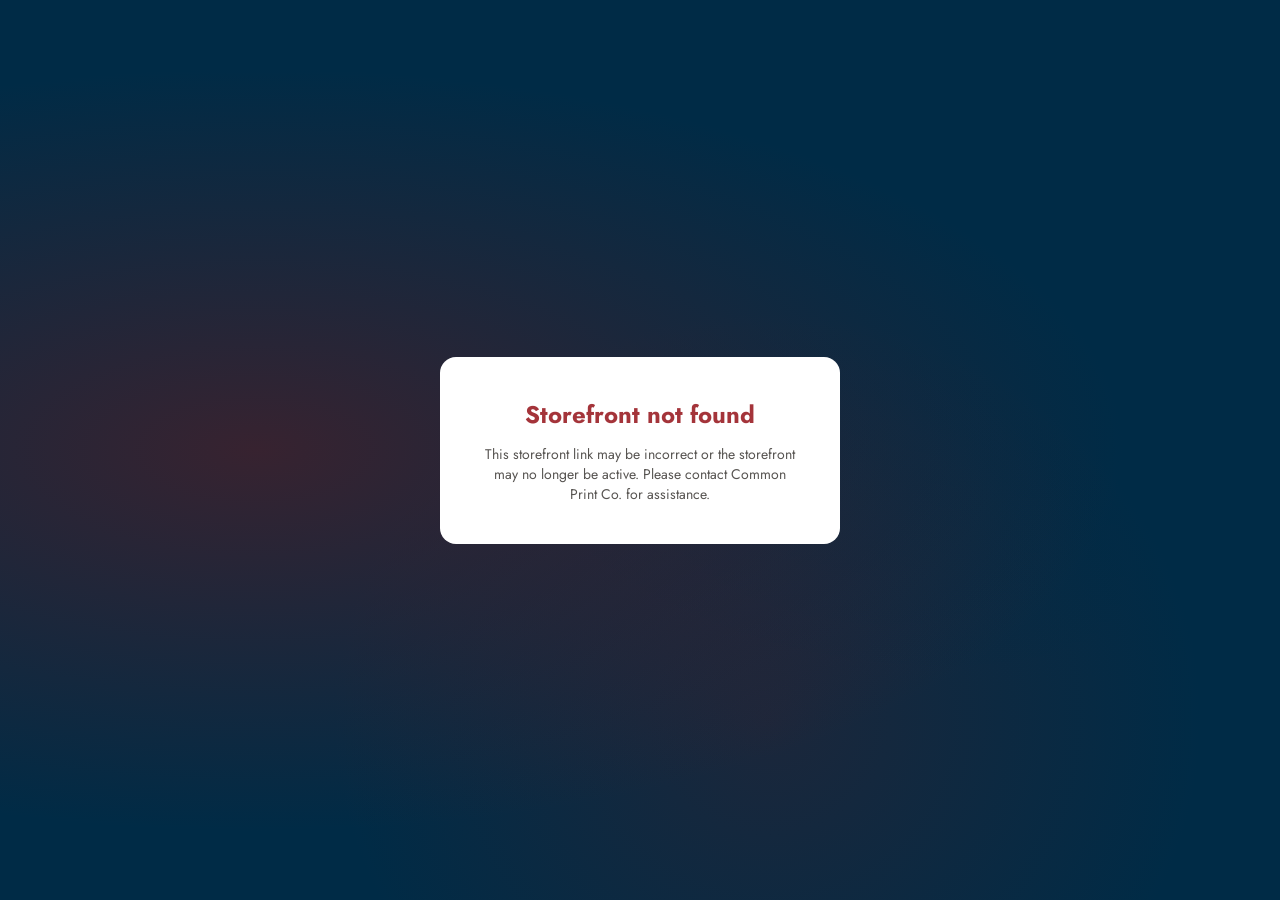
==== store/index.html @ 6ed57145 "Add files via upload" ====
<!DOCTYPE html>
<html lang="en">
<head>
  <meta charset="UTF-8">
  <meta name="viewport" content="width=device-width, initial-scale=1.0">
  <title>Branded Merchandise Store</title>
  <link rel="preconnect" href="https://fonts.googleapis.com">
  <link href="https://fonts.googleapis.com/css2?family=Jost:ital,wght@0,300;0,400;0,500;0,600;0,700;1,300&display=swap" rel="stylesheet">
  <style>
    :root {
      --font: 'Jost', Georgia, serif;
      --radius: 10px;
      --shadow: 0 8px 40px rgba(0,0,0,0.25);

      /* defaults — overridden by storefront branding */
      --primary:      #5C1D21;
      --primary-dark: #3d1216;
      --gold:         #A07400;
      --gold-light:   #F2E2BE;
      --ink:          #2D2926;
      --gray:         #575451;
      --mid-gray:     #888780;
      --border:       #E8DEC8;
      --bg:           #F7EED8;
      --card:         #FFFFFF;
      --pale:         #FBF9ED;
      --navy:         #002B46;
      --red:          #A4343A;
    }

    *, *::before, *::after { box-sizing: border-box; margin: 0; padding: 0; }

    body {
      font-family: var(--font);
      min-height: 100vh;
      display: flex;
      align-items: center;
      justify-content: center;
      padding: 24px 16px;
      background-color: var(--navy);
      background-image:
        radial-gradient(ellipse at 20% 50%, rgba(92,29,33,0.6) 0%, transparent 60%),
        radial-gradient(ellipse at 80% 20%, rgba(0,43,70,0.8) 0%, transparent 50%),
        radial-gradient(ellipse at 60% 80%, rgba(92,29,33,0.3) 0%, transparent 40%);
    }

    /* ── LOADING STATE ── */
    #loading-screen {
      display: flex;
      flex-direction: column;
      align-items: center;
      gap: 16px;
      color: rgba(255,255,255,0.7);
      font-size: 14px;
    }
    .spinner {
      width: 36px; height: 36px;
      border: 3px solid rgba(255,255,255,0.2);
      border-top-color: rgba(255,255,255,0.8);
      border-radius: 50%;
      animation: spin .7s linear infinite;
    }
    @keyframes spin { to { transform: rotate(360deg); } }

    /* ── ERROR STATE ── */
    #error-screen {
      display: none;
      background: var(--card);
      border-radius: 16px;
      padding: 40px;
      max-width: 400px;
      text-align: center;
    }
    #error-screen h2 { color: var(--red); margin-bottom: 12px; }
    #error-screen p  { color: var(--gray); font-size: 14px; }

    /* ── MAIN CARD ── */
    #main-card {
      display: none;
      width: 100%;
      max-width: 420px;
    }
    .card {
      background: var(--card);
      border-radius: 16px;
      box-shadow: var(--shadow);
      overflow: hidden;
    }

    /* ── HEADER ── */
    .card-header {
      background: var(--primary);
      padding: 28px 32px 24px;
      text-align: center;
      position: relative;
    }
    .card-header::after {
      content: '';
      position: absolute;
      bottom: -1px; left: 0; right: 0;
      height: 2px;
      background: linear-gradient(90deg, transparent, var(--gold), transparent);
    }
    .logo-wrap {
      width: 90px; height: 90px;
      margin: 0 auto 14px;
      background: #fff;
      border-radius: 50%;
      display: flex;
      align-items: center;
      justify-content: center;
      border: 3px solid rgba(255,255,255,0.3);
      box-shadow: 0 2px 16px rgba(0,0,0,0.3);
      overflow: hidden;
      padding: 6px;
    }
    .logo-wrap img { width: 100%; height: 100%; object-fit: contain; }
    .logo-placeholder { font-size: 40px; }
    .header-label {
      font-size: 10px; font-weight: 600;
      letter-spacing: .12em; text-transform: uppercase;
      color: rgba(255,255,255,0.55); margin-bottom: 4px;
    }
    .header-title {
      font-size: 17px; font-weight: 600;
      color: #fff; line-height: 1.3;
    }
    .header-sub {
      font-size: 12px; color: rgba(255,255,255,0.5);
      margin-top: 4px; font-style: italic;
    }

    /* ── BODY ── */
    .card-body { padding: 28px 32px 32px; }

    /* ── TABS ── */
    .tabs {
      display: flex;
      border: 1px solid var(--border);
      border-radius: var(--radius);
      padding: 3px; gap: 3px;
      margin-bottom: 24px;
      background: var(--pale);
    }
    .tab-btn {
      flex: 1; padding: 8px; border: none;
      background: transparent; border-radius: 7px;
      font-family: var(--font); font-size: 13px; font-weight: 500;
      color: var(--mid-gray); cursor: pointer; transition: all .18s;
    }
    .tab-btn.active {
      background: var(--primary); color: #fff;
      box-shadow: 0 1px 4px rgba(92,29,33,0.3);
    }

    /* ── FIELDS ── */
    .field { margin-bottom: 14px; }
    .field label {
      display: block; font-size: 12px; font-weight: 600;
      color: var(--gray); margin-bottom: 5px; letter-spacing: .02em;
    }
    .field input, .field select {
      width: 100%; padding: 11px 14px;
      border: 1.5px solid var(--border); border-radius: var(--radius);
      font-family: var(--font); font-size: 14px; color: var(--ink);
      background: var(--pale); outline: none; transition: border-color .15s;
    }
    .field input:focus, .field select:focus {
      border-color: var(--primary); background: #fff;
    }

    /* ── BUTTONS ── */
    .btn {
      width: 100%; padding: 13px; border: none; border-radius: var(--radius);
      font-family: var(--font); font-size: 15px; font-weight: 600;
      cursor: pointer; transition: all .18s;
    }
    .btn-primary { background: var(--primary); color: #fff; }
    .btn-primary:hover { background: var(--primary-dark); }
    .btn-primary:disabled { opacity: .6; cursor: not-allowed; }
    .btn-ghost {
      background: var(--pale); color: var(--gray);
      border: 1.5px solid var(--border); padding: 11px; font-size: 14px;
    }
    .btn-ghost:hover { background: var(--gold-light); color: var(--ink); }

    /* ── ERRORS ── */
    .err {
      font-size: 13px; color: var(--red);
      background: #FDF0F0; border: 1px solid #F5C6C6;
      border-radius: var(--radius); padding: 10px 13px;
      margin-bottom: 12px; display: none; line-height: 1.5;
    }
    .err.show { display: block; }

    /* ── STEP DOTS ── */
    .step-dots {
      display: flex; justify-content: center;
      gap: 7px; margin-bottom: 20px;
    }
    .dot {
      width: 7px; height: 7px; border-radius: 50%;
      background: var(--border); transition: all .2s;
    }
    .dot.active { background: var(--primary); transform: scale(1.2); }
    .dot.done   { background: var(--gold); }

    /* ── STEPS ── */
    .step { display: none; }
    .step.active { display: block; }
    .step-hint {
      font-size: 13px; color: var(--mid-gray);
      text-align: center; margin-bottom: 18px; line-height: 1.6;
    }

    /* ── LOCATION DROPDOWN ── */
    .loc-wrap { position: relative; }
    .loc-dropdown {
      position: absolute; top: calc(100% + 4px); left: 0; right: 0;
      background: #fff; border: 1.5px solid var(--primary);
      border-radius: var(--radius);
      box-shadow: 0 8px 24px rgba(0,0,0,0.12);
      max-height: 210px; overflow-y: auto; z-index: 50; display: none;
    }
    .loc-dropdown.open { display: block; }
    .loc-opt {
      padding: 11px 14px; font-size: 13px; color: var(--ink);
      cursor: pointer; border-bottom: 1px solid var(--border);
      transition: background .1s; line-height: 1.4;
    }
    .loc-opt:last-child { border-bottom: none; }
    .loc-opt:hover, .loc-opt.selected {
      background: #FDF5F5; color: var(--primary); font-weight: 500;
    }

    /* ── STEP NAV ── */
    .step-nav { display: flex; gap: 10px; margin-top: 6px; }
    .step-nav .btn { flex: 1; }
    .step-nav .btn-ghost { flex: 0 0 90px; }

    /* ── POWERED BY ── */
    .powered {
      text-align: center; margin-top: 18px;
      font-size: 11px; color: rgba(255,255,255,0.3);
    }
    .powered a { color: rgba(255,255,255,0.45); text-decoration: none; }
    .powered a:hover { color: rgba(255,255,255,0.7); }

    @media (max-width: 480px) {
      .card-body  { padding: 22px 20px 28px; }
      .card-header{ padding: 24px 20px 20px; }
    }
  </style>
</head>
<body>

  <!-- Loading -->
  <div id="loading-screen">
    <div class="spinner"></div>
    <div>Loading storefront…</div>
  </div>

  <!-- Error -->
  <div id="error-screen">
    <h2>Storefront not found</h2>
    <p>This storefront link may be incorrect or the storefront may no longer be active. Please contact Common Print Co. for assistance.</p>
  </div>

  <!-- Main card — populated dynamically -->
  <div id="main-card">
    <div class="card">
      <div class="card-header">
        <div class="logo-wrap" id="logo-wrap">
          <span class="logo-placeholder">🏪</span>
        </div>
        <div class="header-label">Branded Merchandise</div>
        <div class="header-title" id="header-title">Store</div>
        <div class="header-sub">Location Ordering Portal</div>
      </div>

      <div class="card-body">
        <div class="tabs">
          <button class="tab-btn active" id="tab-signin"   onclick="switchTab('signin')">Sign in</button>
          <button class="tab-btn"        id="tab-register" onclick="switchTab('register')">Register</button>
        </div>

        <!-- ── SIGN IN ── -->
        <div id="panel-signin">
          <div class="field">
            <label>Email address</label>
            <input type="email" id="si-email" placeholder="you@example.com" autocomplete="email">
          </div>
          <div class="field">
            <label>Password</label>
            <input type="password" id="si-password" placeholder="••••••••" autocomplete="current-password">
          </div>
          <div class="err" id="si-error"></div>
          <button class="btn btn-primary" id="si-btn" onclick="doSignIn()">Sign in</button>
        </div>

        <!-- ── REGISTER ── -->
        <div id="panel-register" style="display:none">
          <div class="step-dots">
            <div class="dot active" id="dot-1"></div>
            <div class="dot"        id="dot-2"></div>
            <div class="dot"        id="dot-3"></div>
          </div>

          <!-- Step 1: Access code -->
          <div class="step active" id="step-1">
            <p class="step-hint">Enter the access code provided by your organization.</p>
            <div class="field">
              <label>Access code</label>
              <input type="text" id="reg-code" placeholder="Enter access code"
                style="text-transform:uppercase;letter-spacing:.12em;font-weight:600;font-size:15px;text-align:center"
                oninput="this.value=this.value.toUpperCase().replace(/\s/g,'')">
            </div>
            <div class="err" id="code-error"></div>
            <button class="btn btn-primary" id="code-btn" onclick="validateCode()">Continue →</button>
          </div>

          <!-- Step 2: Name + Location -->
          <div class="step" id="step-2">
            <p class="step-hint">Who are you and which location are you ordering for?</p>
            <div class="field">
              <label>Your name</label>
              <input type="text" id="reg-name" placeholder="First and last name" autocomplete="name">
            </div>
            <div class="field">
              <label>Your location</label>
              <div class="loc-wrap">
                <input type="text" id="reg-loc-input" placeholder="Type to search…"
                  oninput="filterLocs(this.value)"
                  onfocus="openLocs()"
                  autocomplete="off">
                <div class="loc-dropdown" id="loc-dropdown"></div>
              </div>
            </div>
            <div class="err" id="step2-error"></div>
            <div class="step-nav">
              <button class="btn btn-ghost" onclick="goStep(1)">← Back</button>
              <button class="btn btn-primary" onclick="validateStep2()">Continue →</button>
            </div>
          </div>

          <!-- Step 3: Credentials -->
          <div class="step" id="step-3">
            <p class="step-hint">Create your login credentials.</p>
            <div class="field">
              <label>Email address</label>
              <input type="email" id="reg-email" placeholder="you@example.com" autocomplete="email">
            </div>
            <div class="field">
              <label>Password</label>
              <input type="password" id="reg-pw" placeholder="At least 8 characters" autocomplete="new-password">
            </div>
            <div class="field">
              <label>Confirm password</label>
              <input type="password" id="reg-confirm" placeholder="Re-enter password" autocomplete="new-password">
            </div>
            <div class="err" id="step3-error"></div>
            <div class="step-nav">
              <button class="btn btn-ghost" onclick="goStep(2)">← Back</button>
              <button class="btn btn-primary" id="reg-btn" onclick="doRegister()">Create account</button>
            </div>
          </div>
        </div>
      </div>
    </div>
    <div class="powered">Powered by <a href="https://commonprintco.com" target="_blank">Common Print Co.</a></div>
  </div>

<script type="module">
  import { VERSION } from '../shared/version.js';

  // ── STATE ────────────────────────────────────────────────────────────────
  const WORKER_URL   = 'https://storefront-api.matt-zmud.workers.dev';
  const FS_BASE      = 'https://firestore.googleapis.com/v1/projects/common-print-portal/databases/(default)/documents';

  let storefrontId   = null;
  let storefront     = null;
  let locations      = [];
  let currentStep    = 1;
  let validatedCode  = null;
  let selectedLoc    = null;
  let auth           = null;

  // ── FIRESTORE HELPERS (no-auth reads) ────────────────────────────────────
  function ff(fields = {}) {
    return Object.fromEntries(Object.entries(fields).map(([k, v]) => {
      if (v.stringValue  !== undefined) return [k, v.stringValue];
      if (v.integerValue !== undefined) return [k, parseInt(v.integerValue)];
      if (v.doubleValue  !== undefined) return [k, v.doubleValue];
      if (v.booleanValue !== undefined) return [k, v.booleanValue];
      if (v.nullValue    !== undefined) return [k, null];
      if (v.arrayValue)  return [k, (v.arrayValue.values||[]).map(i => ff({_:i})._)];
      if (v.mapValue)    return [k, ff(v.mapValue.fields||{})];
      return [k, null];
    }));
  }

  async function fsGetPublic(path) {
    const res = await fetch(`${FS_BASE}/${path}`);
    if (!res.ok) return null;
    const doc = await res.json();
    return doc.fields ? { id: doc.name.split('/').pop(), ...ff(doc.fields) } : null;
  }

  async function fsListPublic(path) {
    const res = await fetch(`${FS_BASE}/${path}`);
    if (!res.ok) return [];
    const data = await res.json();
    return (data.documents || []).map(d => ({
      id: d.name.split('/').pop(),
      ...ff(d.fields)
    }));
  }

  async function callWorker(action, data = {}) {
    const res = await fetch(WORKER_URL, {
      method: 'POST',
      headers: { 'Content-Type': 'application/json' },
      body: JSON.stringify({ action, ...data })
    });
    return res.json();
  }

  // ── AUTH HELPERS ──────────────────────────────────────────────────────────
  function authError(code) {
    const map = {
      'auth/invalid-credential':   'Incorrect email or password.',
      'auth/user-not-found':       'No account found with that email.',
      'auth/wrong-password':       'Incorrect password.',
      'auth/email-already-in-use': 'An account with this email already exists.',
      'auth/weak-password':        'Password must be at least 8 characters.',
      'auth/too-many-requests':    'Too many attempts. Please try again later.',
      'auth/invalid-email':        'Please enter a valid email address.',
    };
    return map[code] || 'Something went wrong. Please try again.';
  }

  // ── TAB / STEP HANDLERS — defined before any awaits ──────────────────────
  window.switchTab = (tab) => {
    document.getElementById('panel-signin').style.display   = tab === 'signin'   ? 'block' : 'none';
    document.getElementById('panel-register').style.display = tab === 'register' ? 'block' : 'none';
    document.getElementById('tab-signin').classList.toggle('active',   tab === 'signin');
    document.getElementById('tab-register').classList.toggle('active', tab === 'register');
    document.querySelectorAll('.err').forEach(e => e.classList.remove('show'));
  };

  window.goStep = (n) => {
    document.querySelectorAll('.step').forEach((el, i) => el.classList.toggle('active', i + 1 === n));
    document.querySelectorAll('.dot').forEach((d, i) => {
      d.classList.toggle('active', i + 1 === n);
      d.classList.toggle('done',   i + 1 < n);
    });
    document.querySelectorAll('.err').forEach(e => e.classList.remove('show'));
    currentStep = n;
  };

  window.filterLocs = (q) => {
    const filtered = q.trim()
      ? locations.filter(l => l.name.toLowerCase().includes(q.toLowerCase()))
      : locations;
    renderLocs(filtered);
    document.getElementById('loc-dropdown').classList.add('open');
  };

  window.openLocs = () => {
    window.filterLocs(document.getElementById('reg-loc-input').value);
  };

  window.pickLoc = (id, name) => {
    selectedLoc = { id, name };
    document.getElementById('reg-loc-input').value = name;
    document.getElementById('loc-dropdown').classList.remove('open');
  };

  function renderLocs(list) {
    document.getElementById('loc-dropdown').innerHTML = list.length === 0
      ? '<div class="loc-opt" style="color:var(--mid-gray)">No locations found</div>'
      : list.map(l => `
          <div class="loc-opt ${selectedLoc?.id === l.id ? 'selected' : ''}"
            onclick="pickLoc('${l.id}', '${l.name.replace(/'/g, "\\'")}')">
            ${l.name}
          </div>`).join('');
  }

  document.addEventListener('click', e => {
    if (!e.target.closest('.loc-wrap'))
      document.getElementById('loc-dropdown').classList.remove('open');
  });

  window.validateCode = async () => {
    const code  = document.getElementById('reg-code').value.trim().toUpperCase();
    const errEl = document.getElementById('code-error');
    const btn   = document.getElementById('code-btn');
    errEl.classList.remove('show');
    if (!code) { errEl.textContent = 'Please enter your access code.'; errEl.classList.add('show'); return; }
    btn.disabled = true; btn.textContent = 'Checking…';
    try {
      const res = await callWorker('validate_code', { code, storefrontId });
      if (!res.valid) {
        errEl.textContent = res.error || 'Invalid access code. Please check with your organization.';
        errEl.classList.add('show');
      } else {
        validatedCode = { codeId: res.codeId, codeLabel: res.codeLabel };
        goStep(2);
      }
    } catch(e) {
      errEl.textContent = 'Unable to verify. Please try again.';
      errEl.classList.add('show');
    }
    btn.disabled = false; btn.textContent = 'Continue →';
  };

  window.validateStep2 = () => {
    const name  = document.getElementById('reg-name').value.trim();
    const errEl = document.getElementById('step2-error');
    errEl.classList.remove('show');
    if (!name)        { errEl.textContent = 'Please enter your name.';     errEl.classList.add('show'); return; }
    if (!selectedLoc) { errEl.textContent = 'Please select your location.'; errEl.classList.add('show'); return; }
    goStep(3);
  };

  window.doSignIn = async () => {
    const email = document.getElementById('si-email').value.trim();
    const pw    = document.getElementById('si-password').value;
    const errEl = document.getElementById('si-error');
    const btn   = document.getElementById('si-btn');
    errEl.classList.remove('show');
    if (!email || !pw) { errEl.textContent = 'Please enter your email and password.'; errEl.classList.add('show'); return; }
    btn.disabled = true; btn.textContent = 'Signing in…';
    try {
      const { signInWithEmailAndPassword } = await import('https://www.gstatic.com/firebasejs/10.12.0/firebase-auth.js');
      const cred = await signInWithEmailAndPassword(auth, email, pw);
      callWorker('update_last_login', { uid: cred.user.uid }).catch(() => {});
      window.location.href = `catalog.html?s=${storefrontId}`;
    } catch(e) {
      errEl.textContent = authError(e.code);
      errEl.classList.add('show');
      btn.disabled = false; btn.textContent = 'Sign in';
    }
  };

  window.doRegister = async () => {
    const name    = document.getElementById('reg-name').value.trim();
    const email   = document.getElementById('reg-email').value.trim();
    const pw      = document.getElementById('reg-pw').value;
    const confirm = document.getElementById('reg-confirm').value;
    const errEl   = document.getElementById('step3-error');
    const btn     = document.getElementById('reg-btn');
    errEl.classList.remove('show');
    if (!email)        { errEl.textContent = 'Please enter your email address.';       errEl.classList.add('show'); return; }
    if (pw.length < 8) { errEl.textContent = 'Password must be at least 8 characters.'; errEl.classList.add('show'); return; }
    if (pw !== confirm) { errEl.textContent = "Passwords don't match.";                errEl.classList.add('show'); return; }
    btn.disabled = true; btn.textContent = 'Creating account…';
    try {
      const { createUserWithEmailAndPassword } = await import('https://www.gstatic.com/firebasejs/10.12.0/firebase-auth.js');
      const cred = await createUserWithEmailAndPassword(auth, email, pw);
      await callWorker('register_storefront_user', {
        uid: cred.user.uid, email, name,
        locationId:      selectedLoc.id,
        locationName:    selectedLoc.name,
        storefrontId,
        accessCodeId:    validatedCode.codeId,
        accessCodeLabel: validatedCode.codeLabel,
      });
      window.location.href = `catalog.html?s=${storefrontId}`;
    } catch(e) {
      errEl.textContent = authError(e.code) || 'Registration failed. Please try again.';
      errEl.classList.add('show');
      btn.disabled = false; btn.textContent = 'Create account';
    }
  };

  window.doKeydown = (e) => {
    if (e.key !== 'Enter') return;
    const signinVisible = document.getElementById('panel-signin').style.display !== 'none';
    if (signinVisible)        doSignIn();
    else if (currentStep === 1) validateCode();
    else if (currentStep === 2) validateStep2();
    else if (currentStep === 3) doRegister();
  };
  document.addEventListener('keydown', window.doKeydown);

  // ── INIT — all handlers defined above, now do async work ─────────────────
  try {
    // 1. Get storefront slug from URL
    const params = new URLSearchParams(window.location.search);
    storefrontId  = params.get('s');

    if (!storefrontId) throw new Error('No storefront specified');

    // 2. Load storefront data from Firestore (public read)
    storefront = await fsGetPublic(`storefronts/${storefrontId}`);
    if (!storefront || storefront.active === false) throw new Error('Storefront not found or inactive');

    // 3. Load locations (public read, sorted alphabetically)
    const locDocs = await fsListPublic(`storefronts/${storefrontId}/locations`);
    locations = locDocs
      .filter(l => l.active !== false)
      .sort((a, b) => (a.name || '').localeCompare(b.name || ''));

    // Add "Other / Not listed" fallback
    locations.push({ id: 'other', name: 'Other / Not listed' });

    // 4. Init Firebase Auth
    const config = await callWorker('get_config');
    const { initializeApp }  = await import(`https://www.gstatic.com/firebasejs/10.12.0/firebase-app.js?v=${VERSION}`);
    const { getAuth, onAuthStateChanged } = await import(`https://www.gstatic.com/firebasejs/10.12.0/firebase-auth.js?v=${VERSION}`);

    const app = initializeApp(config, 'storefront');
    auth = getAuth(app);

    // 5. Redirect if already logged in
    await new Promise((resolve) => {
      const unsub = onAuthStateChanged(auth, (user) => {
        unsub();
        if (user) {
          window.location.href = `catalog.html?s=${storefrontId}`;
        } else {
          resolve();
        }
      });
    });

    // 6. Render storefront branding
    document.title = storefront.name || 'Branded Merchandise';
    document.getElementById('header-title').textContent = storefront.name || 'Branded Store';

    if (storefront.logoUrl) {
      document.getElementById('logo-wrap').innerHTML =
        `<img src="${storefront.logoUrl}" alt="${storefront.name}">`;
    }

    // 7. Show the card
    document.getElementById('loading-screen').style.display = 'none';
    document.getElementById('main-card').style.display      = 'block';

  } catch(e) {
    console.error('Storefront init error:', e);
    document.getElementById('loading-screen').style.display = 'none';
    document.getElementById('error-screen').style.display   = 'block';
  }
</script>

</body>
</html>
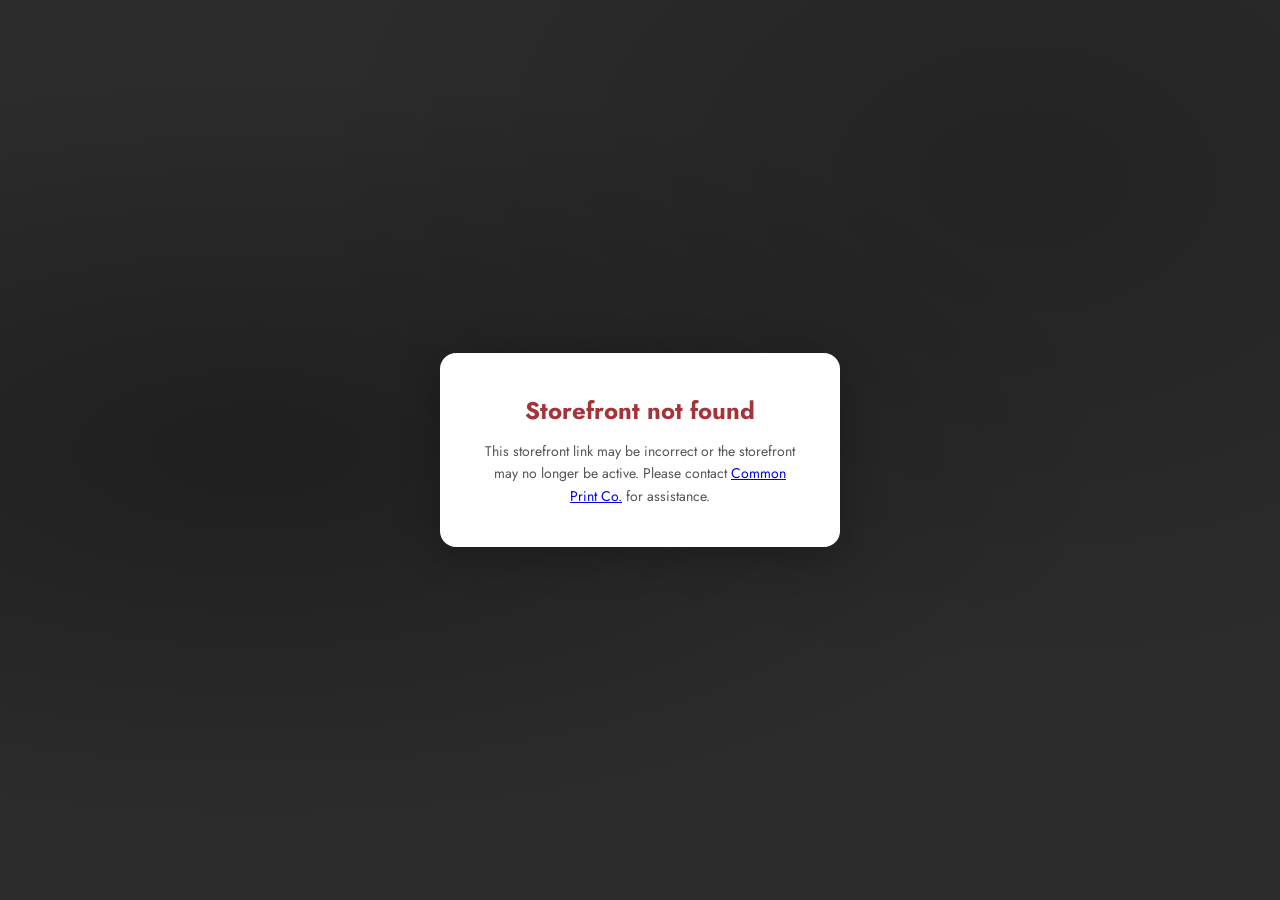
==== commit cff73fa5: "Add files via upload" ====
--- a/store/index.html
+++ b/store/index.html
@@ -7,28 +7,25 @@
   <link rel="preconnect" href="https://fonts.googleapis.com">
   <link href="https://fonts.googleapis.com/css2?family=Jost:ital,wght@0,300;0,400;0,500;0,600;0,700;1,300&display=swap" rel="stylesheet">
   <style>
+    /* ── NEUTRAL DEFAULTS — overridden by storefront brand colors ── */
     :root {
-      --font: 'Jost', Georgia, serif;
-      --radius: 10px;
-      --shadow: 0 8px 40px rgba(0,0,0,0.25);
-
-      /* defaults — overridden by storefront branding */
-      --primary:      #5C1D21;
-      --primary-dark: #3d1216;
-      --gold:         #A07400;
-      --gold-light:   #F2E2BE;
+      --primary:      #3a3a3a;
+      --primary-dark: #1a1a1a;
+      --page-bg:      #2c2c2c;
+      --accent:       #888888;
+      --font:         'Jost', Georgia, serif;
+      --radius:       10px;
+      --shadow:       0 8px 40px rgba(0,0,0,0.25);
       --ink:          #2D2926;
       --gray:         #575451;
       --mid-gray:     #888780;
       --border:       #E8DEC8;
-      --bg:           #F7EED8;
       --card:         #FFFFFF;
-      --pale:         #FBF9ED;
-      --navy:         #002B46;
+      --pale:         #F8F8F8;
       --red:          #A4343A;
     }
 
-    *, *::before, *::after { box-sizing: border-box; margin: 0; padding: 0; }
+    *, *::before, *::after { box-sizing:border-box; margin:0; padding:0; }
 
     body {
       font-family: var(--font);
@@ -37,236 +34,186 @@
       align-items: center;
       justify-content: center;
       padding: 24px 16px;
-      background-color: var(--navy);
+      background-color: var(--page-bg);
       background-image:
-        radial-gradient(ellipse at 20% 50%, rgba(92,29,33,0.6) 0%, transparent 60%),
-        radial-gradient(ellipse at 80% 20%, rgba(0,43,70,0.8) 0%, transparent 50%),
-        radial-gradient(ellipse at 60% 80%, rgba(92,29,33,0.3) 0%, transparent 40%);
-    }
-
-    /* ── LOADING STATE ── */
+        radial-gradient(ellipse at 20% 50%, rgba(0,0,0,0.3) 0%, transparent 60%),
+        radial-gradient(ellipse at 80% 20%, rgba(0,0,0,0.2) 0%, transparent 50%);
+      transition: background-color .3s;
+    }
+
+    /* ── LOADING ── */
     #loading-screen {
-      display: flex;
-      flex-direction: column;
-      align-items: center;
-      gap: 16px;
-      color: rgba(255,255,255,0.7);
-      font-size: 14px;
+      display:flex; flex-direction:column;
+      align-items:center; gap:16px;
+      color:rgba(255,255,255,0.7); font-size:14px;
     }
     .spinner {
-      width: 36px; height: 36px;
-      border: 3px solid rgba(255,255,255,0.2);
-      border-top-color: rgba(255,255,255,0.8);
-      border-radius: 50%;
-      animation: spin .7s linear infinite;
-    }
-    @keyframes spin { to { transform: rotate(360deg); } }
-
-    /* ── ERROR STATE ── */
+      width:36px; height:36px;
+      border:3px solid rgba(255,255,255,0.2);
+      border-top-color:rgba(255,255,255,0.8);
+      border-radius:50%;
+      animation:spin .7s linear infinite;
+    }
+    @keyframes spin { to { transform:rotate(360deg); } }
+
+    /* ── ERROR ── */
     #error-screen {
-      display: none;
-      background: var(--card);
-      border-radius: 16px;
-      padding: 40px;
-      max-width: 400px;
-      text-align: center;
-    }
-    #error-screen h2 { color: var(--red); margin-bottom: 12px; }
-    #error-screen p  { color: var(--gray); font-size: 14px; }
+      display:none; background:var(--card);
+      border-radius:16px; padding:40px;
+      max-width:400px; text-align:center;
+      box-shadow:var(--shadow);
+    }
+    #error-screen h2 { color:var(--red); margin-bottom:12px; font-family:var(--font); }
+    #error-screen p  { color:var(--gray); font-size:14px; line-height:1.6; }
 
     /* ── MAIN CARD ── */
-    #main-card {
-      display: none;
-      width: 100%;
-      max-width: 420px;
-    }
-    .card {
-      background: var(--card);
-      border-radius: 16px;
-      box-shadow: var(--shadow);
-      overflow: hidden;
-    }
+    #main-card { display:none; width:100%; max-width:420px; }
+    .card { background:var(--card); border-radius:16px; box-shadow:var(--shadow); overflow:hidden; }
 
     /* ── HEADER ── */
     .card-header {
-      background: var(--primary);
-      padding: 28px 32px 24px;
-      text-align: center;
-      position: relative;
+      background:var(--primary);
+      padding:28px 32px 24px;
+      text-align:center; position:relative;
     }
     .card-header::after {
-      content: '';
-      position: absolute;
-      bottom: -1px; left: 0; right: 0;
-      height: 2px;
-      background: linear-gradient(90deg, transparent, var(--gold), transparent);
+      content:''; position:absolute;
+      bottom:-1px; left:0; right:0; height:2px;
+      background:linear-gradient(90deg,transparent,var(--accent),transparent);
     }
     .logo-wrap {
-      width: 90px; height: 90px;
-      margin: 0 auto 14px;
-      background: #fff;
-      border-radius: 50%;
-      display: flex;
-      align-items: center;
-      justify-content: center;
-      border: 3px solid rgba(255,255,255,0.3);
-      box-shadow: 0 2px 16px rgba(0,0,0,0.3);
-      overflow: hidden;
-      padding: 6px;
-    }
-    .logo-wrap img { width: 100%; height: 100%; object-fit: contain; }
-    .logo-placeholder { font-size: 40px; }
+      width:90px; height:90px; margin:0 auto 14px;
+      background:#fff; border-radius:50%;
+      display:flex; align-items:center; justify-content:center;
+      border:3px solid rgba(255,255,255,0.3);
+      box-shadow:0 2px 16px rgba(0,0,0,0.3);
+      overflow:hidden; padding:6px;
+    }
+    .logo-wrap img { width:100%; height:100%; object-fit:contain; }
+    .logo-placeholder { font-size:40px; }
     .header-label {
-      font-size: 10px; font-weight: 600;
-      letter-spacing: .12em; text-transform: uppercase;
-      color: rgba(255,255,255,0.55); margin-bottom: 4px;
-    }
-    .header-title {
-      font-size: 17px; font-weight: 600;
-      color: #fff; line-height: 1.3;
-    }
-    .header-sub {
-      font-size: 12px; color: rgba(255,255,255,0.5);
-      margin-top: 4px; font-style: italic;
-    }
+      font-size:10px; font-weight:600;
+      letter-spacing:.12em; text-transform:uppercase;
+      color:rgba(255,255,255,0.55); margin-bottom:4px;
+    }
+    .header-title { font-size:17px; font-weight:600; color:#fff; line-height:1.3; }
+    .header-sub   { font-size:12px; color:rgba(255,255,255,0.5); margin-top:4px; font-style:italic; }
 
     /* ── BODY ── */
-    .card-body { padding: 28px 32px 32px; }
+    .card-body { padding:28px 32px 32px; }
 
     /* ── TABS ── */
     .tabs {
-      display: flex;
-      border: 1px solid var(--border);
-      border-radius: var(--radius);
-      padding: 3px; gap: 3px;
-      margin-bottom: 24px;
-      background: var(--pale);
+      display:flex; border:1px solid var(--border);
+      border-radius:var(--radius); padding:3px; gap:3px;
+      margin-bottom:24px; background:var(--pale);
     }
     .tab-btn {
-      flex: 1; padding: 8px; border: none;
-      background: transparent; border-radius: 7px;
-      font-family: var(--font); font-size: 13px; font-weight: 500;
-      color: var(--mid-gray); cursor: pointer; transition: all .18s;
+      flex:1; padding:8px; border:none;
+      background:transparent; border-radius:7px;
+      font-family:var(--font); font-size:13px; font-weight:500;
+      color:var(--mid-gray); cursor:pointer; transition:all .18s;
     }
     .tab-btn.active {
-      background: var(--primary); color: #fff;
-      box-shadow: 0 1px 4px rgba(92,29,33,0.3);
+      background:var(--primary); color:#fff;
+      box-shadow:0 1px 4px rgba(0,0,0,0.2);
     }
 
     /* ── FIELDS ── */
-    .field { margin-bottom: 14px; }
+    .field { margin-bottom:14px; }
     .field label {
-      display: block; font-size: 12px; font-weight: 600;
-      color: var(--gray); margin-bottom: 5px; letter-spacing: .02em;
-    }
-    .field input, .field select {
-      width: 100%; padding: 11px 14px;
-      border: 1.5px solid var(--border); border-radius: var(--radius);
-      font-family: var(--font); font-size: 14px; color: var(--ink);
-      background: var(--pale); outline: none; transition: border-color .15s;
-    }
-    .field input:focus, .field select:focus {
-      border-color: var(--primary); background: #fff;
-    }
+      display:block; font-size:12px; font-weight:600;
+      color:var(--gray); margin-bottom:5px; letter-spacing:.02em;
+    }
+    .field input {
+      width:100%; padding:11px 14px;
+      border:1.5px solid var(--border); border-radius:var(--radius);
+      font-family:var(--font); font-size:14px; color:var(--ink);
+      background:var(--pale); outline:none; transition:border-color .15s;
+    }
+    .field input:focus { border-color:var(--primary); background:#fff; }
 
     /* ── BUTTONS ── */
     .btn {
-      width: 100%; padding: 13px; border: none; border-radius: var(--radius);
-      font-family: var(--font); font-size: 15px; font-weight: 600;
-      cursor: pointer; transition: all .18s;
-    }
-    .btn-primary { background: var(--primary); color: #fff; }
-    .btn-primary:hover { background: var(--primary-dark); }
-    .btn-primary:disabled { opacity: .6; cursor: not-allowed; }
+      width:100%; padding:13px; border:none; border-radius:var(--radius);
+      font-family:var(--font); font-size:15px; font-weight:600;
+      cursor:pointer; transition:all .18s;
+    }
+    .btn-primary { background:var(--primary); color:#fff; }
+    .btn-primary:hover { background:var(--primary-dark); }
+    .btn-primary:disabled { opacity:.6; cursor:not-allowed; }
     .btn-ghost {
-      background: var(--pale); color: var(--gray);
-      border: 1.5px solid var(--border); padding: 11px; font-size: 14px;
-    }
-    .btn-ghost:hover { background: var(--gold-light); color: var(--ink); }
+      background:var(--pale); color:var(--gray);
+      border:1.5px solid var(--border); padding:11px; font-size:14px;
+    }
+    .btn-ghost:hover { background:#eee; color:var(--ink); }
 
     /* ── ERRORS ── */
     .err {
-      font-size: 13px; color: var(--red);
-      background: #FDF0F0; border: 1px solid #F5C6C6;
-      border-radius: var(--radius); padding: 10px 13px;
-      margin-bottom: 12px; display: none; line-height: 1.5;
-    }
-    .err.show { display: block; }
+      font-size:13px; color:var(--red);
+      background:#FDF0F0; border:1px solid #F5C6C6;
+      border-radius:var(--radius); padding:10px 13px;
+      margin-bottom:12px; display:none; line-height:1.5;
+    }
+    .err.show { display:block; }
 
     /* ── STEP DOTS ── */
-    .step-dots {
-      display: flex; justify-content: center;
-      gap: 7px; margin-bottom: 20px;
-    }
-    .dot {
-      width: 7px; height: 7px; border-radius: 50%;
-      background: var(--border); transition: all .2s;
-    }
-    .dot.active { background: var(--primary); transform: scale(1.2); }
-    .dot.done   { background: var(--gold); }
+    .step-dots { display:flex; justify-content:center; gap:7px; margin-bottom:20px; }
+    .dot { width:7px; height:7px; border-radius:50%; background:var(--border); transition:all .2s; }
+    .dot.active { background:var(--primary); transform:scale(1.2); }
+    .dot.done   { background:var(--accent); }
 
     /* ── STEPS ── */
-    .step { display: none; }
-    .step.active { display: block; }
-    .step-hint {
-      font-size: 13px; color: var(--mid-gray);
-      text-align: center; margin-bottom: 18px; line-height: 1.6;
-    }
+    .step { display:none; }
+    .step.active { display:block; }
+    .step-hint { font-size:13px; color:var(--mid-gray); text-align:center; margin-bottom:18px; line-height:1.6; }
 
     /* ── LOCATION DROPDOWN ── */
-    .loc-wrap { position: relative; }
+    .loc-wrap { position:relative; }
     .loc-dropdown {
-      position: absolute; top: calc(100% + 4px); left: 0; right: 0;
-      background: #fff; border: 1.5px solid var(--primary);
-      border-radius: var(--radius);
-      box-shadow: 0 8px 24px rgba(0,0,0,0.12);
-      max-height: 210px; overflow-y: auto; z-index: 50; display: none;
-    }
-    .loc-dropdown.open { display: block; }
+      position:absolute; top:calc(100% + 4px); left:0; right:0;
+      background:#fff; border:1.5px solid var(--primary);
+      border-radius:var(--radius);
+      box-shadow:0 8px 24px rgba(0,0,0,0.12);
+      max-height:210px; overflow-y:auto; z-index:50; display:none;
+    }
+    .loc-dropdown.open { display:block; }
     .loc-opt {
-      padding: 11px 14px; font-size: 13px; color: var(--ink);
-      cursor: pointer; border-bottom: 1px solid var(--border);
-      transition: background .1s; line-height: 1.4;
-    }
-    .loc-opt:last-child { border-bottom: none; }
-    .loc-opt:hover, .loc-opt.selected {
-      background: #FDF5F5; color: var(--primary); font-weight: 500;
-    }
+      padding:11px 14px; font-size:13px; color:var(--ink);
+      cursor:pointer; border-bottom:1px solid var(--border);
+      transition:background .1s; line-height:1.4;
+    }
+    .loc-opt:last-child { border-bottom:none; }
+    .loc-opt:hover { background:#f5f5f5; color:var(--primary); font-weight:500; }
 
     /* ── STEP NAV ── */
-    .step-nav { display: flex; gap: 10px; margin-top: 6px; }
-    .step-nav .btn { flex: 1; }
-    .step-nav .btn-ghost { flex: 0 0 90px; }
+    .step-nav { display:flex; gap:10px; margin-top:6px; }
+    .step-nav .btn { flex:1; }
+    .step-nav .btn-ghost { flex:0 0 90px; }
 
     /* ── POWERED BY ── */
-    .powered {
-      text-align: center; margin-top: 18px;
-      font-size: 11px; color: rgba(255,255,255,0.3);
-    }
-    .powered a { color: rgba(255,255,255,0.45); text-decoration: none; }
-    .powered a:hover { color: rgba(255,255,255,0.7); }
-
-    @media (max-width: 480px) {
-      .card-body  { padding: 22px 20px 28px; }
-      .card-header{ padding: 24px 20px 20px; }
+    .powered { text-align:center; margin-top:18px; font-size:11px; color:rgba(255,255,255,0.3); }
+    .powered a { color:rgba(255,255,255,0.45); text-decoration:none; }
+    .powered a:hover { color:rgba(255,255,255,0.7); }
+
+    @media (max-width:480px) {
+      .card-body  { padding:22px 20px 28px; }
+      .card-header{ padding:24px 20px 20px; }
     }
   </style>
 </head>
 <body>
 
-  <!-- Loading -->
   <div id="loading-screen">
     <div class="spinner"></div>
-    <div>Loading storefront…</div>
+    <div>Loading…</div>
   </div>
 
-  <!-- Error -->
   <div id="error-screen">
     <h2>Storefront not found</h2>
-    <p>This storefront link may be incorrect or the storefront may no longer be active. Please contact Common Print Co. for assistance.</p>
+    <p>This storefront link may be incorrect or the storefront may no longer be active. Please contact <a href="mailto:hello@commonprintco.com">Common Print Co.</a> for assistance.</p>
   </div>
 
-  <!-- Main card — populated dynamically -->
   <div id="main-card">
     <div class="card">
       <div class="card-header">
@@ -277,14 +224,13 @@
         <div class="header-title" id="header-title">Store</div>
         <div class="header-sub">Location Ordering Portal</div>
       </div>
-
       <div class="card-body">
         <div class="tabs">
           <button class="tab-btn active" id="tab-signin"   onclick="switchTab('signin')">Sign in</button>
           <button class="tab-btn"        id="tab-register" onclick="switchTab('register')">Register</button>
         </div>
 
-        <!-- ── SIGN IN ── -->
+        <!-- Sign In -->
         <div id="panel-signin">
           <div class="field">
             <label>Email address</label>
@@ -298,7 +244,7 @@
           <button class="btn btn-primary" id="si-btn" onclick="doSignIn()">Sign in</button>
         </div>
 
-        <!-- ── REGISTER ── -->
+        <!-- Register -->
         <div id="panel-register" style="display:none">
           <div class="step-dots">
             <div class="dot active" id="dot-1"></div>
@@ -306,7 +252,6 @@
             <div class="dot"        id="dot-3"></div>
           </div>
 
-          <!-- Step 1: Access code -->
           <div class="step active" id="step-1">
             <p class="step-hint">Enter the access code provided by your organization.</p>
             <div class="field">
@@ -319,7 +264,6 @@
             <button class="btn btn-primary" id="code-btn" onclick="validateCode()">Continue →</button>
           </div>
 
-          <!-- Step 2: Name + Location -->
           <div class="step" id="step-2">
             <p class="step-hint">Who are you and which location are you ordering for?</p>
             <div class="field">
@@ -330,9 +274,7 @@
               <label>Your location</label>
               <div class="loc-wrap">
                 <input type="text" id="reg-loc-input" placeholder="Type to search…"
-                  oninput="filterLocs(this.value)"
-                  onfocus="openLocs()"
-                  autocomplete="off">
+                  oninput="filterLocs(this.value)" onfocus="openLocs()" autocomplete="off">
                 <div class="loc-dropdown" id="loc-dropdown"></div>
               </div>
             </div>
@@ -343,7 +285,6 @@
             </div>
           </div>
 
-          <!-- Step 3: Credentials -->
           <div class="step" id="step-3">
             <p class="step-hint">Create your login credentials.</p>
             <div class="field">
@@ -373,19 +314,18 @@
 <script type="module">
   import { VERSION } from '../shared/version.js';
 
-  // ── STATE ────────────────────────────────────────────────────────────────
-  const WORKER_URL   = 'https://storefront-api.matt-zmud.workers.dev';
-  const FS_BASE      = 'https://firestore.googleapis.com/v1/projects/common-print-portal/databases/(default)/documents';
-
-  let storefrontId   = null;
-  let storefront     = null;
-  let locations      = [];
-  let currentStep    = 1;
-  let validatedCode  = null;
-  let selectedLoc    = null;
-  let auth           = null;
-
-  // ── FIRESTORE HELPERS (no-auth reads) ────────────────────────────────────
+  const WORKER_URL = 'https://storefront-api.matt-zmud.workers.dev';
+  const FS_BASE    = 'https://firestore.googleapis.com/v1/projects/common-print-portal/databases/(default)/documents';
+
+  let storefrontId  = null;
+  let storefront    = null;
+  let locations     = [];
+  let currentStep   = 1;
+  let validatedCode = null;
+  let selectedLoc   = null;
+  let auth          = null;
+
+  // ── FF HELPER ─────────────────────────────────────────────────────────
   function ff(fields = {}) {
     return Object.fromEntries(Object.entries(fields).map(([k, v]) => {
       if (v.stringValue  !== undefined) return [k, v.stringValue];
@@ -411,8 +351,7 @@
     if (!res.ok) return [];
     const data = await res.json();
     return (data.documents || []).map(d => ({
-      id: d.name.split('/').pop(),
-      ...ff(d.fields)
+      id: d.name.split('/').pop(), ...ff(d.fields)
     }));
   }
 
@@ -425,7 +364,6 @@
     return res.json();
   }
 
-  // ── AUTH HELPERS ──────────────────────────────────────────────────────────
   function authError(code) {
     const map = {
       'auth/invalid-credential':   'Incorrect email or password.',
@@ -439,36 +377,43 @@
     return map[code] || 'Something went wrong. Please try again.';
   }
 
-  // ── TAB / STEP HANDLERS — defined before any awaits ──────────────────────
+  function applyBranding(sf) {
+    const brand = sf.brand || {};
+    const root  = document.documentElement.style;
+    if (brand.primary)        root.setProperty('--primary',      brand.primary);
+    if (brand['primary-dark'])root.setProperty('--primary-dark', brand['primary-dark']);
+    if (brand.bg)             root.setProperty('--page-bg',      brand.bg);
+    if (brand.accent)         root.setProperty('--accent',       brand.accent);
+  }
+
+  // ── ALL HANDLERS DEFINED BEFORE AWAITS ───────────────────────────────
   window.switchTab = (tab) => {
-    document.getElementById('panel-signin').style.display   = tab === 'signin'   ? 'block' : 'none';
-    document.getElementById('panel-register').style.display = tab === 'register' ? 'block' : 'none';
-    document.getElementById('tab-signin').classList.toggle('active',   tab === 'signin');
-    document.getElementById('tab-register').classList.toggle('active', tab === 'register');
+    document.getElementById('panel-signin').style.display   = tab==='signin'   ? 'block' : 'none';
+    document.getElementById('panel-register').style.display = tab==='register' ? 'block' : 'none';
+    document.getElementById('tab-signin').classList.toggle('active',   tab==='signin');
+    document.getElementById('tab-register').classList.toggle('active', tab==='register');
     document.querySelectorAll('.err').forEach(e => e.classList.remove('show'));
   };
 
   window.goStep = (n) => {
-    document.querySelectorAll('.step').forEach((el, i) => el.classList.toggle('active', i + 1 === n));
-    document.querySelectorAll('.dot').forEach((d, i) => {
-      d.classList.toggle('active', i + 1 === n);
-      d.classList.toggle('done',   i + 1 < n);
+    document.querySelectorAll('.step').forEach((el,i) => el.classList.toggle('active', i+1===n));
+    document.querySelectorAll('.dot').forEach((d,i) => {
+      d.classList.toggle('active', i+1===n);
+      d.classList.toggle('done',   i+1<n);
     });
     document.querySelectorAll('.err').forEach(e => e.classList.remove('show'));
     currentStep = n;
   };
 
   window.filterLocs = (q) => {
-    const filtered = q.trim()
+    const list = q.trim()
       ? locations.filter(l => l.name.toLowerCase().includes(q.toLowerCase()))
       : locations;
-    renderLocs(filtered);
+    renderLocs(list);
     document.getElementById('loc-dropdown').classList.add('open');
   };
 
-  window.openLocs = () => {
-    window.filterLocs(document.getElementById('reg-loc-input').value);
-  };
+  window.openLocs = () => filterLocs(document.getElementById('reg-loc-input').value);
 
   window.pickLoc = (id, name) => {
     selectedLoc = { id, name };
@@ -477,11 +422,10 @@
   };
 
   function renderLocs(list) {
-    document.getElementById('loc-dropdown').innerHTML = list.length === 0
+    document.getElementById('loc-dropdown').innerHTML = list.length===0
       ? '<div class="loc-opt" style="color:var(--mid-gray)">No locations found</div>'
       : list.map(l => `
-          <div class="loc-opt ${selectedLoc?.id === l.id ? 'selected' : ''}"
-            onclick="pickLoc('${l.id}', '${l.name.replace(/'/g, "\\'")}')">
+          <div class="loc-opt" onclick="pickLoc('${l.id}','${l.name.replace(/'/g,"\\'")}')">
             ${l.name}
           </div>`).join('');
   }
@@ -496,8 +440,8 @@
     const errEl = document.getElementById('code-error');
     const btn   = document.getElementById('code-btn');
     errEl.classList.remove('show');
-    if (!code) { errEl.textContent = 'Please enter your access code.'; errEl.classList.add('show'); return; }
-    btn.disabled = true; btn.textContent = 'Checking…';
+    if (!code) { errEl.textContent='Please enter your access code.'; errEl.classList.add('show'); return; }
+    btn.disabled=true; btn.textContent='Checking…';
     try {
       const res = await callWorker('validate_code', { code, storefrontId });
       if (!res.valid) {
@@ -507,19 +451,16 @@
         validatedCode = { codeId: res.codeId, codeLabel: res.codeLabel };
         goStep(2);
       }
-    } catch(e) {
-      errEl.textContent = 'Unable to verify. Please try again.';
-      errEl.classList.add('show');
-    }
-    btn.disabled = false; btn.textContent = 'Continue →';
+    } catch { errEl.textContent='Unable to verify. Please try again.'; errEl.classList.add('show'); }
+    btn.disabled=false; btn.textContent='Continue →';
   };
 
   window.validateStep2 = () => {
     const name  = document.getElementById('reg-name').value.trim();
     const errEl = document.getElementById('step2-error');
     errEl.classList.remove('show');
-    if (!name)        { errEl.textContent = 'Please enter your name.';     errEl.classList.add('show'); return; }
-    if (!selectedLoc) { errEl.textContent = 'Please select your location.'; errEl.classList.add('show'); return; }
+    if (!name)        { errEl.textContent='Please enter your name.';      errEl.classList.add('show'); return; }
+    if (!selectedLoc) { errEl.textContent='Please select your location.'; errEl.classList.add('show'); return; }
     goStep(3);
   };
 
@@ -529,17 +470,17 @@
     const errEl = document.getElementById('si-error');
     const btn   = document.getElementById('si-btn');
     errEl.classList.remove('show');
-    if (!email || !pw) { errEl.textContent = 'Please enter your email and password.'; errEl.classList.add('show'); return; }
-    btn.disabled = true; btn.textContent = 'Signing in…';
+    if (!email||!pw) { errEl.textContent='Please enter your email and password.'; errEl.classList.add('show'); return; }
+    btn.disabled=true; btn.textContent='Signing in…';
     try {
       const { signInWithEmailAndPassword } = await import('https://www.gstatic.com/firebasejs/10.12.0/firebase-auth.js');
       const cred = await signInWithEmailAndPassword(auth, email, pw);
-      callWorker('update_last_login', { uid: cred.user.uid }).catch(() => {});
+      callWorker('update_last_login', { uid: cred.user.uid }).catch(()=>{});
       window.location.href = `catalog.html?s=${storefrontId}`;
     } catch(e) {
       errEl.textContent = authError(e.code);
       errEl.classList.add('show');
-      btn.disabled = false; btn.textContent = 'Sign in';
+      btn.disabled=false; btn.textContent='Sign in';
     }
   };
 
@@ -551,10 +492,10 @@
     const errEl   = document.getElementById('step3-error');
     const btn     = document.getElementById('reg-btn');
     errEl.classList.remove('show');
-    if (!email)        { errEl.textContent = 'Please enter your email address.';       errEl.classList.add('show'); return; }
-    if (pw.length < 8) { errEl.textContent = 'Password must be at least 8 characters.'; errEl.classList.add('show'); return; }
-    if (pw !== confirm) { errEl.textContent = "Passwords don't match.";                errEl.classList.add('show'); return; }
-    btn.disabled = true; btn.textContent = 'Creating account…';
+    if (!email)        { errEl.textContent='Please enter your email address.';        errEl.classList.add('show'); return; }
+    if (pw.length < 8) { errEl.textContent='Password must be at least 8 characters.'; errEl.classList.add('show'); return; }
+    if (pw !== confirm){ errEl.textContent="Passwords don't match.";                   errEl.classList.add('show'); return; }
+    btn.disabled=true; btn.textContent='Creating account…';
     try {
       const { createUserWithEmailAndPassword } = await import('https://www.gstatic.com/firebasejs/10.12.0/firebase-auth.js');
       const cred = await createUserWithEmailAndPassword(auth, email, pw);
@@ -570,80 +511,71 @@
     } catch(e) {
       errEl.textContent = authError(e.code) || 'Registration failed. Please try again.';
       errEl.classList.add('show');
-      btn.disabled = false; btn.textContent = 'Create account';
-    }
-  };
-
-  window.doKeydown = (e) => {
+      btn.disabled=false; btn.textContent='Create account';
+    }
+  };
+
+  document.addEventListener('keydown', e => {
     if (e.key !== 'Enter') return;
     const signinVisible = document.getElementById('panel-signin').style.display !== 'none';
     if (signinVisible)        doSignIn();
-    else if (currentStep === 1) validateCode();
-    else if (currentStep === 2) validateStep2();
-    else if (currentStep === 3) doRegister();
-  };
-  document.addEventListener('keydown', window.doKeydown);
-
-  // ── INIT — all handlers defined above, now do async work ─────────────────
+    else if (currentStep===1) validateCode();
+    else if (currentStep===2) validateStep2();
+    else if (currentStep===3) doRegister();
+  });
+
+  // ── INIT ─────────────────────────────────────────────────────────────
   try {
-    // 1. Get storefront slug from URL
     const params = new URLSearchParams(window.location.search);
-    storefrontId  = params.get('s');
-
+    storefrontId = params.get('s');
     if (!storefrontId) throw new Error('No storefront specified');
 
-    // 2. Load storefront data from Firestore (public read)
+    // Load storefront (public read)
     storefront = await fsGetPublic(`storefronts/${storefrontId}`);
-    if (!storefront || storefront.active === false) throw new Error('Storefront not found or inactive');
-
-    // 3. Load locations (public read, sorted alphabetically)
+    if (!storefront || storefront.active === false) throw new Error('Storefront not found');
+
+    // Load locations (public read)
     const locDocs = await fsListPublic(`storefronts/${storefrontId}/locations`);
     locations = locDocs
       .filter(l => l.active !== false)
-      .sort((a, b) => (a.name || '').localeCompare(b.name || ''));
-
-    // Add "Other / Not listed" fallback
+      .sort((a, b) => (a.name||'').localeCompare(b.name||''));
     locations.push({ id: 'other', name: 'Other / Not listed' });
 
-    // 4. Init Firebase Auth
+    // Init Firebase Auth
     const config = await callWorker('get_config');
-    const { initializeApp }  = await import(`https://www.gstatic.com/firebasejs/10.12.0/firebase-app.js?v=${VERSION}`);
-    const { getAuth, onAuthStateChanged } = await import(`https://www.gstatic.com/firebasejs/10.12.0/firebase-auth.js?v=${VERSION}`);
-
-    const app = initializeApp(config, 'storefront');
+    const { initializeApp }           = await import('https://www.gstatic.com/firebasejs/10.12.0/firebase-app.js');
+    const { getAuth, onAuthStateChanged } = await import('https://www.gstatic.com/firebasejs/10.12.0/firebase-auth.js');
+    const app = initializeApp(config, `storefront-${storefrontId}`);
     auth = getAuth(app);
 
-    // 5. Redirect if already logged in
-    await new Promise((resolve) => {
-      const unsub = onAuthStateChanged(auth, (user) => {
+    // Redirect if already logged in
+    await new Promise(resolve => {
+      const unsub = onAuthStateChanged(auth, user => {
         unsub();
-        if (user) {
-          window.location.href = `catalog.html?s=${storefrontId}`;
-        } else {
-          resolve();
-        }
+        if (user) { window.location.href = `catalog.html?s=${storefrontId}`; }
+        else resolve();
       });
     });
 
-    // 6. Render storefront branding
+    // Apply branding
+    applyBranding(storefront);
     document.title = storefront.name || 'Branded Merchandise';
     document.getElementById('header-title').textContent = storefront.name || 'Branded Store';
 
     if (storefront.logoUrl) {
       document.getElementById('logo-wrap').innerHTML =
-        `<img src="${storefront.logoUrl}" alt="${storefront.name}">`;
-    }
-
-    // 7. Show the card
+        `<img src="${storefront.logoUrl}" alt="${storefront.name || 'Logo'}">`;
+    }
+
+    // Show page
     document.getElementById('loading-screen').style.display = 'none';
     document.getElementById('main-card').style.display      = 'block';
 
   } catch(e) {
-    console.error('Storefront init error:', e);
+    console.error('Init error:', e.message);
     document.getElementById('loading-screen').style.display = 'none';
     document.getElementById('error-screen').style.display   = 'block';
   }
 </script>
-
 </body>
 </html>
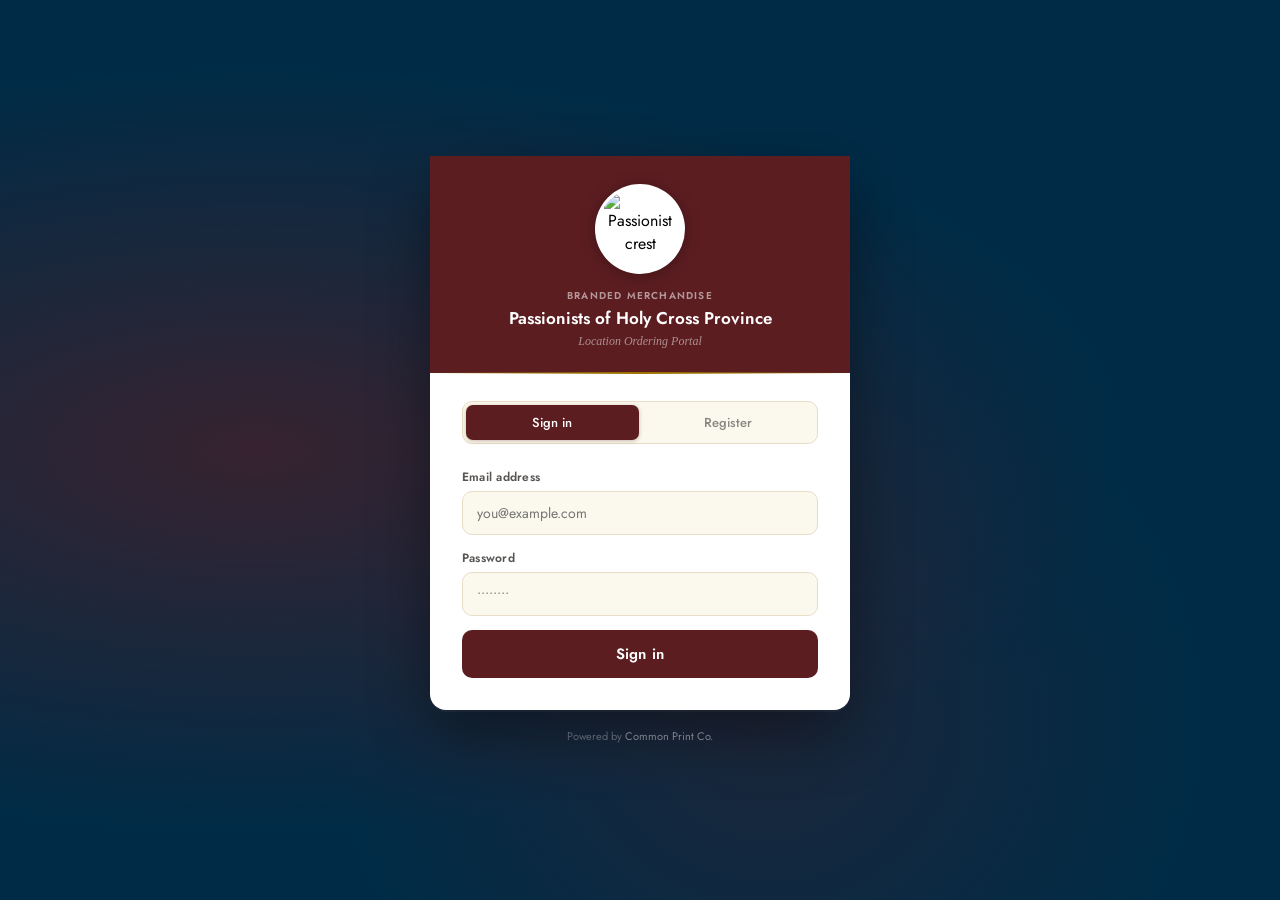
==== commit f029806b: "Add files via upload" ====
--- a/store/index.html
+++ b/store/index.html
@@ -3,29 +3,30 @@
 <head>
   <meta charset="UTF-8">
   <meta name="viewport" content="width=device-width, initial-scale=1.0">
-  <title>Branded Merchandise Store</title>
+  <title>Passionists of Holy Cross Province — Branded Merchandise</title>
   <link rel="preconnect" href="https://fonts.googleapis.com">
   <link href="https://fonts.googleapis.com/css2?family=Jost:ital,wght@0,300;0,400;0,500;0,600;0,700;1,300&display=swap" rel="stylesheet">
   <style>
-    /* ── NEUTRAL DEFAULTS — overridden by storefront brand colors ── */
     :root {
-      --primary:      #3a3a3a;
-      --primary-dark: #1a1a1a;
-      --page-bg:      #2c2c2c;
-      --accent:       #888888;
-      --font:         'Jost', Georgia, serif;
-      --radius:       10px;
-      --shadow:       0 8px 40px rgba(0,0,0,0.25);
+      --primary:      #5C1D21;
+      --primary-dark: #3d1216;
+      --primary-mid:  #7B272C;
+      --gold:         #A07400;
+      --gold-light:   #F2E2BE;
       --ink:          #2D2926;
       --gray:         #575451;
       --mid-gray:     #888780;
       --border:       #E8DEC8;
+      --bg:           #F7EED8;
       --card:         #FFFFFF;
-      --pale:         #F8F8F8;
+      --pale:         #FBF9ED;
+      --navy:         #002B46;
       --red:          #A4343A;
-    }
-
-    *, *::before, *::after { box-sizing:border-box; margin:0; padding:0; }
+      --radius:       10px;
+      --font:         'Jost', Georgia, serif;
+    }
+
+    *, *::before, *::after { box-sizing: border-box; margin: 0; padding: 0; }
 
     body {
       font-family: var(--font);
@@ -34,203 +35,298 @@
       align-items: center;
       justify-content: center;
       padding: 24px 16px;
-      background-color: var(--page-bg);
+      background-color: var(--navy);
       background-image:
-        radial-gradient(ellipse at 20% 50%, rgba(0,0,0,0.3) 0%, transparent 60%),
-        radial-gradient(ellipse at 80% 20%, rgba(0,0,0,0.2) 0%, transparent 50%);
-      transition: background-color .3s;
-    }
-
-    /* ── LOADING ── */
-    #loading-screen {
-      display:flex; flex-direction:column;
-      align-items:center; gap:16px;
-      color:rgba(255,255,255,0.7); font-size:14px;
-    }
-    .spinner {
-      width:36px; height:36px;
-      border:3px solid rgba(255,255,255,0.2);
-      border-top-color:rgba(255,255,255,0.8);
-      border-radius:50%;
-      animation:spin .7s linear infinite;
-    }
-    @keyframes spin { to { transform:rotate(360deg); } }
-
-    /* ── ERROR ── */
-    #error-screen {
-      display:none; background:var(--card);
-      border-radius:16px; padding:40px;
-      max-width:400px; text-align:center;
-      box-shadow:var(--shadow);
-    }
-    #error-screen h2 { color:var(--red); margin-bottom:12px; font-family:var(--font); }
-    #error-screen p  { color:var(--gray); font-size:14px; line-height:1.6; }
-
-    /* ── MAIN CARD ── */
-    #main-card { display:none; width:100%; max-width:420px; }
-    .card { background:var(--card); border-radius:16px; box-shadow:var(--shadow); overflow:hidden; }
-
-    /* ── HEADER ── */
+        radial-gradient(ellipse at 20% 50%, rgba(92,29,33,0.6) 0%, transparent 60%),
+        radial-gradient(ellipse at 80% 20%, rgba(0,43,70,0.8) 0%, transparent 50%),
+        radial-gradient(ellipse at 60% 80%, rgba(92,29,33,0.3) 0%, transparent 40%);
+    }
+
+    /* ── CARD ── */
+    .card {
+      background: var(--card);
+      border-radius: 16px;
+      width: 100%;
+      max-width: 420px;
+      box-shadow: 0 24px 60px rgba(0,0,0,0.4), 0 2px 0 rgba(255,255,255,0.05);
+    }
+
+    /* ── HEADER BAND ── */
     .card-header {
-      background:var(--primary);
-      padding:28px 32px 24px;
-      text-align:center; position:relative;
+      background: var(--primary);
+      padding: 28px 32px 24px;
+      text-align: center;
+      position: relative;
     }
     .card-header::after {
-      content:''; position:absolute;
-      bottom:-1px; left:0; right:0; height:2px;
-      background:linear-gradient(90deg,transparent,var(--accent),transparent);
+      content: '';
+      position: absolute;
+      bottom: -1px;
+      left: 0;
+      right: 0;
+      height: 2px;
+      background: linear-gradient(90deg, transparent, var(--gold), transparent);
     }
     .logo-wrap {
-      width:90px; height:90px; margin:0 auto 14px;
-      background:#fff; border-radius:50%;
-      display:flex; align-items:center; justify-content:center;
-      border:3px solid rgba(255,255,255,0.3);
-      box-shadow:0 2px 16px rgba(0,0,0,0.3);
-      overflow:hidden; padding:6px;
-    }
-    .logo-wrap img { width:100%; height:100%; object-fit:contain; }
-    .logo-placeholder { font-size:40px; }
-    .header-label {
-      font-size:10px; font-weight:600;
-      letter-spacing:.12em; text-transform:uppercase;
-      color:rgba(255,255,255,0.55); margin-bottom:4px;
-    }
-    .header-title { font-size:17px; font-weight:600; color:#fff; line-height:1.3; }
-    .header-sub   { font-size:12px; color:rgba(255,255,255,0.5); margin-top:4px; font-style:italic; }
+      width: 90px;
+      height: 90px;
+      margin: 0 auto 14px;
+      background: #ffffff;
+      border-radius: 50%;
+      display: flex;
+      align-items: center;
+      justify-content: center;
+      border: 3px solid rgba(255,255,255,0.3);
+      box-shadow: 0 2px 16px rgba(0,0,0,0.3);
+      overflow: hidden;
+      padding: 6px;
+    }
+    .logo-wrap img {
+      width: 100%;
+      height: 100%;
+      object-fit: contain;
+    }
+    .card-header-label {
+      font-size: 10px;
+      font-weight: 600;
+      letter-spacing: .12em;
+      text-transform: uppercase;
+      color: rgba(255,255,255,0.55);
+      margin-bottom: 4px;
+    }
+    .card-header-title {
+      font-size: 17px;
+      font-weight: 600;
+      color: #fff;
+      line-height: 1.3;
+    }
+    .card-header-sub {
+      font-size: 12px;
+      color: rgba(255,255,255,0.5);
+      margin-top: 4px;
+      font-style: italic;
+    }
 
     /* ── BODY ── */
-    .card-body { padding:28px 32px 32px; }
+    .card-body { padding: 28px 32px 32px; }
 
     /* ── TABS ── */
     .tabs {
-      display:flex; border:1px solid var(--border);
-      border-radius:var(--radius); padding:3px; gap:3px;
-      margin-bottom:24px; background:var(--pale);
+      display: flex;
+      border: 1px solid var(--border);
+      border-radius: var(--radius);
+      padding: 3px;
+      gap: 3px;
+      margin-bottom: 24px;
+      background: var(--pale);
     }
     .tab-btn {
-      flex:1; padding:8px; border:none;
-      background:transparent; border-radius:7px;
-      font-family:var(--font); font-size:13px; font-weight:500;
-      color:var(--mid-gray); cursor:pointer; transition:all .18s;
+      flex: 1;
+      padding: 8px;
+      border: none;
+      background: transparent;
+      border-radius: 7px;
+      font-family: var(--font);
+      font-size: 13px;
+      font-weight: 500;
+      color: var(--mid-gray);
+      cursor: pointer;
+      transition: all .18s;
     }
     .tab-btn.active {
-      background:var(--primary); color:#fff;
-      box-shadow:0 1px 4px rgba(0,0,0,0.2);
+      background: var(--primary);
+      color: #fff;
+      box-shadow: 0 1px 4px rgba(92,29,33,0.3);
     }
 
     /* ── FIELDS ── */
-    .field { margin-bottom:14px; }
+    .field { margin-bottom: 14px; }
     .field label {
-      display:block; font-size:12px; font-weight:600;
-      color:var(--gray); margin-bottom:5px; letter-spacing:.02em;
-    }
-    .field input {
-      width:100%; padding:11px 14px;
-      border:1.5px solid var(--border); border-radius:var(--radius);
-      font-family:var(--font); font-size:14px; color:var(--ink);
-      background:var(--pale); outline:none; transition:border-color .15s;
-    }
-    .field input:focus { border-color:var(--primary); background:#fff; }
+      display: block;
+      font-size: 12px;
+      font-weight: 600;
+      color: var(--gray);
+      margin-bottom: 5px;
+      letter-spacing: .02em;
+    }
+    .field input,
+    .field select {
+      width: 100%;
+      padding: 11px 14px;
+      border: 1.5px solid var(--border);
+      border-radius: var(--radius);
+      font-family: var(--font);
+      font-size: 14px;
+      color: var(--ink);
+      background: var(--pale);
+      outline: none;
+      transition: border-color .15s, background .15s;
+    }
+    .field input:focus,
+    .field select:focus {
+      border-color: var(--primary);
+      background: #fff;
+    }
 
     /* ── BUTTONS ── */
     .btn {
-      width:100%; padding:13px; border:none; border-radius:var(--radius);
-      font-family:var(--font); font-size:15px; font-weight:600;
-      cursor:pointer; transition:all .18s;
-    }
-    .btn-primary { background:var(--primary); color:#fff; }
-    .btn-primary:hover { background:var(--primary-dark); }
-    .btn-primary:disabled { opacity:.6; cursor:not-allowed; }
+      width: 100%;
+      padding: 13px;
+      border: none;
+      border-radius: var(--radius);
+      font-family: var(--font);
+      font-size: 15px;
+      font-weight: 600;
+      cursor: pointer;
+      transition: all .18s;
+      letter-spacing: .01em;
+    }
+    .btn-primary {
+      background: var(--primary);
+      color: #fff;
+    }
+    .btn-primary:hover { background: var(--primary-dark); }
+    .btn-primary:disabled { opacity: .6; cursor: not-allowed; }
     .btn-ghost {
-      background:var(--pale); color:var(--gray);
-      border:1.5px solid var(--border); padding:11px; font-size:14px;
-    }
-    .btn-ghost:hover { background:#eee; color:var(--ink); }
-
-    /* ── ERRORS ── */
+      background: var(--pale);
+      color: var(--gray);
+      border: 1.5px solid var(--border);
+      padding: 11px;
+      font-size: 14px;
+    }
+    .btn-ghost:hover { background: var(--gold-light); color: var(--ink); }
+
+    /* ── ERROR ── */
     .err {
-      font-size:13px; color:var(--red);
-      background:#FDF0F0; border:1px solid #F5C6C6;
-      border-radius:var(--radius); padding:10px 13px;
-      margin-bottom:12px; display:none; line-height:1.5;
-    }
-    .err.show { display:block; }
+      font-size: 13px;
+      color: var(--red);
+      background: #FDF0F0;
+      border: 1px solid #F5C6C6;
+      border-radius: var(--radius);
+      padding: 10px 13px;
+      margin-bottom: 12px;
+      display: none;
+      line-height: 1.5;
+    }
+    .err.show { display: block; }
 
     /* ── STEP DOTS ── */
-    .step-dots { display:flex; justify-content:center; gap:7px; margin-bottom:20px; }
-    .dot { width:7px; height:7px; border-radius:50%; background:var(--border); transition:all .2s; }
-    .dot.active { background:var(--primary); transform:scale(1.2); }
-    .dot.done   { background:var(--accent); }
+    .step-dots {
+      display: flex;
+      justify-content: center;
+      gap: 7px;
+      margin-bottom: 20px;
+    }
+    .dot {
+      width: 7px; height: 7px;
+      border-radius: 50%;
+      background: var(--border);
+      transition: background .2s, transform .2s;
+    }
+    .dot.active { background: var(--primary); transform: scale(1.2); }
+    .dot.done   { background: var(--gold); }
 
     /* ── STEPS ── */
-    .step { display:none; }
-    .step.active { display:block; }
-    .step-hint { font-size:13px; color:var(--mid-gray); text-align:center; margin-bottom:18px; line-height:1.6; }
-
-    /* ── LOCATION DROPDOWN ── */
-    .loc-wrap { position:relative; }
-    .loc-dropdown {
-      position:absolute; top:calc(100% + 4px); left:0; right:0;
-      background:#fff; border:1.5px solid var(--primary);
-      border-radius:var(--radius);
-      box-shadow:0 8px 24px rgba(0,0,0,0.12);
-      max-height:210px; overflow-y:auto; z-index:50; display:none;
-    }
-    .loc-dropdown.open { display:block; }
-    .loc-opt {
-      padding:11px 14px; font-size:13px; color:var(--ink);
-      cursor:pointer; border-bottom:1px solid var(--border);
-      transition:background .1s; line-height:1.4;
-    }
-    .loc-opt:last-child { border-bottom:none; }
-    .loc-opt:hover { background:#f5f5f5; color:var(--primary); font-weight:500; }
-
-    /* ── STEP NAV ── */
-    .step-nav { display:flex; gap:10px; margin-top:6px; }
-    .step-nav .btn { flex:1; }
-    .step-nav .btn-ghost { flex:0 0 90px; }
+    .step { display: none; }
+    .step.active { display: block; }
+    .step-hint {
+      font-size: 13px;
+      color: var(--mid-gray);
+      text-align: center;
+      margin-bottom: 18px;
+      line-height: 1.6;
+    }
+
+    /* ── LOCATION SEARCH ── */
+    .location-wrap { position: relative; }
+    .location-dropdown {
+      position: absolute;
+      top: calc(100% + 4px);
+      left: 0; right: 0;
+      background: #fff;
+      border: 1.5px solid var(--primary);
+      border-radius: var(--radius);
+      box-shadow: 0 8px 24px rgba(0,0,0,0.12);
+      max-height: 210px;
+      overflow-y: auto;
+      z-index: 50;
+      display: none;
+    }
+    .location-dropdown.open { display: block; }
+    .loc-option {
+      padding: 11px 14px;
+      font-size: 13px;
+      color: var(--ink);
+      cursor: pointer;
+      border-bottom: 1px solid var(--border);
+      transition: background .1s;
+      line-height: 1.4;
+    }
+    .loc-option:last-child { border-bottom: none; }
+    .loc-option:hover,
+    .loc-option.selected { background: #FDF5F5; color: var(--primary); font-weight: 500; }
+
+    /* ── NAV BETWEEN STEPS ── */
+    .step-nav { display: flex; gap: 10px; margin-top: 6px; }
+    .step-nav .btn { flex: 1; }
+    .step-nav .btn-ghost { flex: 0 0 90px; }
+
+    /* ── DIVIDER ── */
+    .or-divider {
+      display: flex;
+      align-items: center;
+      gap: 12px;
+      margin: 14px 0;
+      color: var(--mid-gray);
+      font-size: 12px;
+    }
+    .or-divider::before, .or-divider::after {
+      content: '';
+      flex: 1;
+      border-top: 1px solid var(--border);
+    }
 
     /* ── POWERED BY ── */
-    .powered { text-align:center; margin-top:18px; font-size:11px; color:rgba(255,255,255,0.3); }
-    .powered a { color:rgba(255,255,255,0.45); text-decoration:none; }
-    .powered a:hover { color:rgba(255,255,255,0.7); }
-
-    @media (max-width:480px) {
-      .card-body  { padding:22px 20px 28px; }
-      .card-header{ padding:24px 20px 20px; }
+    .powered {
+      text-align: center;
+      margin-top: 18px;
+      font-size: 11px;
+      color: rgba(255,255,255,0.3);
+    }
+    .powered a { color: rgba(255,255,255,0.45); text-decoration: none; }
+    .powered a:hover { color: rgba(255,255,255,0.7); }
+
+    @media (max-width: 480px) {
+      .card-body { padding: 22px 20px 28px; }
+      .card-header { padding: 24px 20px 20px; }
     }
   </style>
 </head>
 <body>
 
-  <div id="loading-screen">
-    <div class="spinner"></div>
-    <div>Loading…</div>
-  </div>
-
-  <div id="error-screen">
-    <h2>Storefront not found</h2>
-    <p>This storefront link may be incorrect or the storefront may no longer be active. Please contact <a href="mailto:hello@commonprintco.com">Common Print Co.</a> for assistance.</p>
-  </div>
-
-  <div id="main-card">
+  <div style="width:100%;max-width:420px">
     <div class="card">
+
+      <!-- Header -->
       <div class="card-header">
-        <div class="logo-wrap" id="logo-wrap">
-          <span class="logo-placeholder">🏪</span>
+        <div class="logo-wrap">
+          <img src="assets/passionist-sign.png" alt="Passionist crest">
         </div>
-        <div class="header-label">Branded Merchandise</div>
-        <div class="header-title" id="header-title">Store</div>
-        <div class="header-sub">Location Ordering Portal</div>
+        <div class="card-header-label">Branded Merchandise</div>
+        <div class="card-header-title">Passionists of Holy Cross Province</div>
+        <div class="card-header-sub">Location Ordering Portal</div>
       </div>
+
+      <!-- Body -->
       <div class="card-body">
+
+        <!-- Tabs -->
         <div class="tabs">
           <button class="tab-btn active" id="tab-signin"   onclick="switchTab('signin')">Sign in</button>
           <button class="tab-btn"        id="tab-register" onclick="switchTab('register')">Register</button>
         </div>
 
-        <!-- Sign In -->
+        <!-- ── SIGN IN ── -->
         <div id="panel-signin">
           <div class="field">
             <label>Email address</label>
@@ -242,28 +338,32 @@
           </div>
           <div class="err" id="si-error"></div>
           <button class="btn btn-primary" id="si-btn" onclick="doSignIn()">Sign in</button>
+
         </div>
 
-        <!-- Register -->
+        <!-- ── REGISTER ── -->
         <div id="panel-register" style="display:none">
+
           <div class="step-dots">
             <div class="dot active" id="dot-1"></div>
             <div class="dot"        id="dot-2"></div>
             <div class="dot"        id="dot-3"></div>
           </div>
 
+          <!-- Step 1: Access code -->
           <div class="step active" id="step-1">
             <p class="step-hint">Enter the access code provided by your organization.</p>
             <div class="field">
               <label>Access code</label>
               <input type="text" id="reg-code" placeholder="Enter access code"
                 style="text-transform:uppercase;letter-spacing:.12em;font-weight:600;font-size:15px;text-align:center"
-                oninput="this.value=this.value.toUpperCase().replace(/\s/g,'')">
+                oninput="this.value=this.value.toUpperCase().trim()">
             </div>
             <div class="err" id="code-error"></div>
             <button class="btn btn-primary" id="code-btn" onclick="validateCode()">Continue →</button>
           </div>
 
+          <!-- Step 2: Name + Location -->
           <div class="step" id="step-2">
             <p class="step-hint">Who are you and which location are you ordering for?</p>
             <div class="field">
@@ -272,11 +372,15 @@
             </div>
             <div class="field">
               <label>Your location</label>
-              <div class="loc-wrap">
+              <div class="location-wrap">
                 <input type="text" id="reg-loc-input" placeholder="Type to search…"
-                  oninput="filterLocs(this.value)" onfocus="openLocs()" autocomplete="off">
-                <div class="loc-dropdown" id="loc-dropdown"></div>
+                  oninput="filterLocs(this.value)"
+                  onfocus="openLocs()"
+                  autocomplete="off">
+                <div class="location-dropdown" id="loc-dropdown"></div>
               </div>
+              <input type="hidden" id="reg-loc-id">
+              <input type="hidden" id="reg-loc-name">
             </div>
             <div class="err" id="step2-error"></div>
             <div class="step-nav">
@@ -285,6 +389,7 @@
             </div>
           </div>
 
+          <!-- Step 3: Credentials -->
           <div class="step" id="step-3">
             <p class="step-hint">Create your login credentials.</p>
             <div class="field">
@@ -305,216 +410,174 @@
               <button class="btn btn-primary" id="reg-btn" onclick="doRegister()">Create account</button>
             </div>
           </div>
-        </div>
-      </div>
-    </div>
+
+        </div><!-- /panel-register -->
+
+      </div><!-- /card-body -->
+    </div><!-- /card -->
+
     <div class="powered">Powered by <a href="https://commonprintco.com" target="_blank">Common Print Co.</a></div>
   </div>
 
 <script type="module">
-  import { VERSION } from '../shared/version.js';
-
-  const WORKER_URL = 'https://storefront-api.matt-zmud.workers.dev';
-  const FS_BASE    = 'https://firestore.googleapis.com/v1/projects/common-print-portal/databases/(default)/documents';
-
-  let storefrontId  = null;
-  let storefront    = null;
-  let locations     = [];
-  let currentStep   = 1;
-  let validatedCode = null;
-  let selectedLoc   = null;
-  let auth          = null;
-
-  // ── FF HELPER ─────────────────────────────────────────────────────────
-  function ff(fields = {}) {
-    return Object.fromEntries(Object.entries(fields).map(([k, v]) => {
-      if (v.stringValue  !== undefined) return [k, v.stringValue];
-      if (v.integerValue !== undefined) return [k, parseInt(v.integerValue)];
-      if (v.doubleValue  !== undefined) return [k, v.doubleValue];
-      if (v.booleanValue !== undefined) return [k, v.booleanValue];
-      if (v.nullValue    !== undefined) return [k, null];
-      if (v.arrayValue)  return [k, (v.arrayValue.values||[]).map(i => ff({_:i})._)];
-      if (v.mapValue)    return [k, ff(v.mapValue.fields||{})];
-      return [k, null];
-    }));
-  }
-
-  async function fsGetPublic(path) {
-    const res = await fetch(`${FS_BASE}/${path}`);
-    if (!res.ok) return null;
-    const doc = await res.json();
-    return doc.fields ? { id: doc.name.split('/').pop(), ...ff(doc.fields) } : null;
-  }
-
-  async function fsListPublic(path) {
-    const res = await fetch(`${FS_BASE}/${path}`);
-    if (!res.ok) return [];
-    const data = await res.json();
-    return (data.documents || []).map(d => ({
-      id: d.name.split('/').pop(), ...ff(d.fields)
-    }));
-  }
-
-  async function callWorker(action, data = {}) {
-    const res = await fetch(WORKER_URL, {
-      method: 'POST',
-      headers: { 'Content-Type': 'application/json' },
-      body: JSON.stringify({ action, ...data })
-    });
-    return res.json();
-  }
-
-  function authError(code) {
-    const map = {
-      'auth/invalid-credential':   'Incorrect email or password.',
-      'auth/user-not-found':       'No account found with that email.',
-      'auth/wrong-password':       'Incorrect password.',
-      'auth/email-already-in-use': 'An account with this email already exists.',
-      'auth/weak-password':        'Password must be at least 8 characters.',
-      'auth/too-many-requests':    'Too many attempts. Please try again later.',
-      'auth/invalid-email':        'Please enter a valid email address.',
-    };
-    return map[code] || 'Something went wrong. Please try again.';
-  }
-
-  function applyBranding(sf) {
-    const brand = sf.brand || {};
-    const root  = document.documentElement.style;
-    if (brand.primary)        root.setProperty('--primary',      brand.primary);
-    if (brand['primary-dark'])root.setProperty('--primary-dark', brand['primary-dark']);
-    if (brand.bg)             root.setProperty('--page-bg',      brand.bg);
-    if (brand.accent)         root.setProperty('--accent',       brand.accent);
-  }
-
-  // ── ALL HANDLERS DEFINED BEFORE AWAITS ───────────────────────────────
+  import { VERSION } from '../../shared/version.js';
+
+  const STOREFRONT_ID = 'passionist-holy-cross';
+
+  const LOCATIONS = [
+    { id: 'christ-the-king', name: 'Christ the King Passionist Retreat Center (Citrus Heights, CA)' },
+    { id: 'holy-name',       name: 'Holy Name Passionist Retreat Center (Houston, TX)' },
+    { id: 'mater-dolorosa',  name: 'Mater Dolorosa Passionist Retreat Center (Sierra Madre, CA)' },
+    { id: 'st-paul-cross',   name: 'St. Paul of the Cross Passionist Retreat & Conference Center (Detroit, MI)' },
+    { id: 'other',           name: 'Other / Not listed' },
+  ];
+
+  let currentStep     = 1;
+  let validatedCode   = null;
+  let selectedLoc     = null;
+
+  // ── TAB SWITCHING — defined immediately so tab clicks work during init ──
   window.switchTab = (tab) => {
-    document.getElementById('panel-signin').style.display   = tab==='signin'   ? 'block' : 'none';
-    document.getElementById('panel-register').style.display = tab==='register' ? 'block' : 'none';
-    document.getElementById('tab-signin').classList.toggle('active',   tab==='signin');
-    document.getElementById('tab-register').classList.toggle('active', tab==='register');
+    document.getElementById('panel-signin').style.display   = tab === 'signin'   ? 'block' : 'none';
+    document.getElementById('panel-register').style.display = tab === 'register' ? 'block' : 'none';
+    document.getElementById('tab-signin').classList.toggle('active',   tab === 'signin');
+    document.getElementById('tab-register').classList.toggle('active', tab === 'register');
     document.querySelectorAll('.err').forEach(e => e.classList.remove('show'));
   };
 
+  // ── SIGN IN ────────────────────────────────────────────────────────────
+  window.doSignIn = async () => {
+    const email = document.getElementById('si-email').value.trim();
+    const pw    = document.getElementById('si-password').value;
+    const err   = document.getElementById('si-error');
+    const btn   = document.getElementById('si-btn');
+    err.classList.remove('show');
+
+    if (!email || !pw) {
+      err.textContent = 'Please enter your email and password.';
+      err.classList.add('show'); return;
+    }
+    btn.disabled = true; btn.textContent = 'Signing in…';
+    try {
+      const cred = await signIn(email, pw);
+      callWorker('update_last_login', { uid: cred.user.uid }).catch(() => {});
+      window.location.href = 'catalog.html';
+    } catch(e) {
+      err.textContent = authError(e.code);
+      err.classList.add('show');
+      btn.disabled = false; btn.textContent = 'Sign in';
+    }
+  };
+
+  // ── STEP NAV ───────────────────────────────────────────────────────────
   window.goStep = (n) => {
-    document.querySelectorAll('.step').forEach((el,i) => el.classList.toggle('active', i+1===n));
-    document.querySelectorAll('.dot').forEach((d,i) => {
-      d.classList.toggle('active', i+1===n);
-      d.classList.toggle('done',   i+1<n);
+    document.querySelectorAll('.step').forEach((el, i) => el.classList.toggle('active', i+1 === n));
+    document.querySelectorAll('.dot').forEach((d, i) => {
+      d.classList.toggle('active', i+1 === n);
+      d.classList.toggle('done',   i+1 < n);
     });
     document.querySelectorAll('.err').forEach(e => e.classList.remove('show'));
     currentStep = n;
   };
 
-  window.filterLocs = (q) => {
-    const list = q.trim()
-      ? locations.filter(l => l.name.toLowerCase().includes(q.toLowerCase()))
-      : locations;
-    renderLocs(list);
-    document.getElementById('loc-dropdown').classList.add('open');
-  };
-
-  window.openLocs = () => filterLocs(document.getElementById('reg-loc-input').value);
-
-  window.pickLoc = (id, name) => {
-    selectedLoc = { id, name };
-    document.getElementById('reg-loc-input').value = name;
-    document.getElementById('loc-dropdown').classList.remove('open');
-  };
-
-  function renderLocs(list) {
-    document.getElementById('loc-dropdown').innerHTML = list.length===0
-      ? '<div class="loc-opt" style="color:var(--mid-gray)">No locations found</div>'
-      : list.map(l => `
-          <div class="loc-opt" onclick="pickLoc('${l.id}','${l.name.replace(/'/g,"\\'")}')">
-            ${l.name}
-          </div>`).join('');
-  }
-
-  document.addEventListener('click', e => {
-    if (!e.target.closest('.loc-wrap'))
-      document.getElementById('loc-dropdown').classList.remove('open');
-  });
-
+  // ── STEP 1: ACCESS CODE ────────────────────────────────────────────────
   window.validateCode = async () => {
-    const code  = document.getElementById('reg-code').value.trim().toUpperCase();
-    const errEl = document.getElementById('code-error');
-    const btn   = document.getElementById('code-btn');
-    errEl.classList.remove('show');
-    if (!code) { errEl.textContent='Please enter your access code.'; errEl.classList.add('show'); return; }
-    btn.disabled=true; btn.textContent='Checking…';
+    const code = document.getElementById('reg-code').value.trim().toUpperCase();
+    const err  = document.getElementById('code-error');
+    const btn  = document.getElementById('code-btn');
+    err.classList.remove('show');
+    if (!code) { err.textContent = 'Please enter your access code.'; err.classList.add('show'); return; }
+    btn.disabled = true; btn.textContent = 'Checking…';
     try {
-      const res = await callWorker('validate_code', { code, storefrontId });
+      const res = await callWorker('validate_code', { code, storefrontId: STOREFRONT_ID });
       if (!res.valid) {
-        errEl.textContent = res.error || 'Invalid access code. Please check with your organization.';
-        errEl.classList.add('show');
+        err.textContent = res.error || 'Invalid access code. Please check with your organization.';
+        err.classList.add('show');
       } else {
         validatedCode = { codeId: res.codeId, codeLabel: res.codeLabel };
         goStep(2);
       }
-    } catch { errEl.textContent='Unable to verify. Please try again.'; errEl.classList.add('show'); }
-    btn.disabled=false; btn.textContent='Continue →';
-  };
-
+    } catch(e) {
+      err.textContent = 'Unable to verify. Please try again.';
+      err.classList.add('show');
+    }
+    btn.disabled = false; btn.textContent = 'Continue →';
+  };
+
+  // ── LOCATION DROPDOWN ──────────────────────────────────────────────────
+  window.filterLocs = (q) => {
+    const list = q.trim() ? LOCATIONS.filter(l => l.name.toLowerCase().includes(q.toLowerCase())) : LOCATIONS;
+    renderLocs(list);
+    document.getElementById('loc-dropdown').classList.add('open');
+  };
+  window.openLocs = () => { filterLocs(document.getElementById('reg-loc-input').value); };
+
+  function renderLocs(list) {
+    document.getElementById('loc-dropdown').innerHTML = list.length === 0
+      ? '<div class="loc-option" style="color:var(--mid-gray)">No locations found</div>'
+      : list.map(l => `
+          <div class="loc-option ${selectedLoc?.id === l.id ? 'selected' : ''}"
+            onclick="pickLoc('${l.id}','${l.name.replace(/'/g,"\\'")}')">${l.name}</div>`
+        ).join('');
+  }
+
+  window.pickLoc = (id, name) => {
+    selectedLoc = { id, name };
+    document.getElementById('reg-loc-input').value = name;
+    document.getElementById('reg-loc-id').value    = id;
+    document.getElementById('reg-loc-name').value  = name;
+    document.getElementById('loc-dropdown').classList.remove('open');
+  };
+
+  document.addEventListener('click', e => {
+    if (!e.target.closest('.location-wrap'))
+      document.getElementById('loc-dropdown').classList.remove('open');
+  });
+
+  // ── STEP 2: NAME + LOCATION ────────────────────────────────────────────
   window.validateStep2 = () => {
-    const name  = document.getElementById('reg-name').value.trim();
-    const errEl = document.getElementById('step2-error');
-    errEl.classList.remove('show');
-    if (!name)        { errEl.textContent='Please enter your name.';      errEl.classList.add('show'); return; }
-    if (!selectedLoc) { errEl.textContent='Please select your location.'; errEl.classList.add('show'); return; }
+    const name = document.getElementById('reg-name').value.trim();
+    const err  = document.getElementById('step2-error');
+    err.classList.remove('show');
+    if (!name)        { err.textContent = 'Please enter your name.';             err.classList.add('show'); return; }
+    if (!selectedLoc) { err.textContent = 'Please select your location.'; err.classList.add('show'); return; }
     goStep(3);
   };
 
-  window.doSignIn = async () => {
-    const email = document.getElementById('si-email').value.trim();
-    const pw    = document.getElementById('si-password').value;
-    const errEl = document.getElementById('si-error');
-    const btn   = document.getElementById('si-btn');
-    errEl.classList.remove('show');
-    if (!email||!pw) { errEl.textContent='Please enter your email and password.'; errEl.classList.add('show'); return; }
-    btn.disabled=true; btn.textContent='Signing in…';
-    try {
-      const { signInWithEmailAndPassword } = await import('https://www.gstatic.com/firebasejs/10.12.0/firebase-auth.js');
-      const cred = await signInWithEmailAndPassword(auth, email, pw);
-      callWorker('update_last_login', { uid: cred.user.uid }).catch(()=>{});
-      window.location.href = `catalog.html?s=${storefrontId}`;
-    } catch(e) {
-      errEl.textContent = authError(e.code);
-      errEl.classList.add('show');
-      btn.disabled=false; btn.textContent='Sign in';
-    }
-  };
-
+  // ── STEP 3: CREATE ACCOUNT ─────────────────────────────────────────────
   window.doRegister = async () => {
     const name    = document.getElementById('reg-name').value.trim();
     const email   = document.getElementById('reg-email').value.trim();
     const pw      = document.getElementById('reg-pw').value;
     const confirm = document.getElementById('reg-confirm').value;
-    const errEl   = document.getElementById('step3-error');
+    const err     = document.getElementById('step3-error');
     const btn     = document.getElementById('reg-btn');
-    errEl.classList.remove('show');
-    if (!email)        { errEl.textContent='Please enter your email address.';        errEl.classList.add('show'); return; }
-    if (pw.length < 8) { errEl.textContent='Password must be at least 8 characters.'; errEl.classList.add('show'); return; }
-    if (pw !== confirm){ errEl.textContent="Passwords don't match.";                   errEl.classList.add('show'); return; }
-    btn.disabled=true; btn.textContent='Creating account…';
+    err.classList.remove('show');
+
+    if (!email)       { err.textContent = 'Please enter your email address.';      err.classList.add('show'); return; }
+    if (pw.length<8)  { err.textContent = 'Password must be at least 8 characters.'; err.classList.add('show'); return; }
+    if (pw !== confirm){ err.textContent = "Passwords don't match.";               err.classList.add('show'); return; }
+
+    btn.disabled = true; btn.textContent = 'Creating account…';
     try {
-      const { createUserWithEmailAndPassword } = await import('https://www.gstatic.com/firebasejs/10.12.0/firebase-auth.js');
-      const cred = await createUserWithEmailAndPassword(auth, email, pw);
+      const cred = await register(email, pw);
       await callWorker('register_storefront_user', {
         uid: cred.user.uid, email, name,
         locationId:      selectedLoc.id,
         locationName:    selectedLoc.name,
-        storefrontId,
+        storefrontId:    STOREFRONT_ID,
         accessCodeId:    validatedCode.codeId,
         accessCodeLabel: validatedCode.codeLabel,
       });
-      window.location.href = `catalog.html?s=${storefrontId}`;
+      window.location.href = 'catalog.html';
     } catch(e) {
-      errEl.textContent = authError(e.code) || 'Registration failed. Please try again.';
-      errEl.classList.add('show');
-      btn.disabled=false; btn.textContent='Create account';
-    }
-  };
-
+      err.textContent = authError(e.code) || 'Registration failed. Please try again.';
+      err.classList.add('show');
+      btn.disabled = false; btn.textContent = 'Create account';
+    }
+  };
+
+  // ── ENTER KEY ──────────────────────────────────────────────────────────
   document.addEventListener('keydown', e => {
     if (e.key !== 'Enter') return;
     const signinVisible = document.getElementById('panel-signin').style.display !== 'none';
@@ -524,58 +587,15 @@
     else if (currentStep===3) doRegister();
   });
 
-  // ── INIT ─────────────────────────────────────────────────────────────
-  try {
-    const params = new URLSearchParams(window.location.search);
-    storefrontId = params.get('s');
-    if (!storefrontId) throw new Error('No storefront specified');
-
-    // Load storefront (public read)
-    storefront = await fsGetPublic(`storefronts/${storefrontId}`);
-    if (!storefront || storefront.active === false) throw new Error('Storefront not found');
-
-    // Load locations (public read)
-    const locDocs = await fsListPublic(`storefronts/${storefrontId}/locations`);
-    locations = locDocs
-      .filter(l => l.active !== false)
-      .sort((a, b) => (a.name||'').localeCompare(b.name||''));
-    locations.push({ id: 'other', name: 'Other / Not listed' });
-
-    // Init Firebase Auth
-    const config = await callWorker('get_config');
-    const { initializeApp }           = await import('https://www.gstatic.com/firebasejs/10.12.0/firebase-app.js');
-    const { getAuth, onAuthStateChanged } = await import('https://www.gstatic.com/firebasejs/10.12.0/firebase-auth.js');
-    const app = initializeApp(config, `storefront-${storefrontId}`);
-    auth = getAuth(app);
-
-    // Redirect if already logged in
-    await new Promise(resolve => {
-      const unsub = onAuthStateChanged(auth, user => {
-        unsub();
-        if (user) { window.location.href = `catalog.html?s=${storefrontId}`; }
-        else resolve();
-      });
-    });
-
-    // Apply branding
-    applyBranding(storefront);
-    document.title = storefront.name || 'Branded Merchandise';
-    document.getElementById('header-title').textContent = storefront.name || 'Branded Store';
-
-    if (storefront.logoUrl) {
-      document.getElementById('logo-wrap').innerHTML =
-        `<img src="${storefront.logoUrl}" alt="${storefront.name || 'Logo'}">`;
-    }
-
-    // Show page
-    document.getElementById('loading-screen').style.display = 'none';
-    document.getElementById('main-card').style.display      = 'block';
-
-  } catch(e) {
-    console.error('Init error:', e.message);
-    document.getElementById('loading-screen').style.display = 'none';
-    document.getElementById('error-screen').style.display   = 'block';
-  }
+  // ── INIT — after all handlers defined so buttons work during load ───────
+  const { initAuth, signIn, register, redirectIfAuthed, authError } =
+    await import(`../../shared/auth.js?v=${VERSION}`);
+  const { WORKER_URL, callWorker } =
+    await import(`../../shared/utils.js?v=${VERSION}`);
+
+  await initAuth(WORKER_URL);
+  await redirectIfAuthed('catalog.html');
 </script>
+
 </body>
 </html>
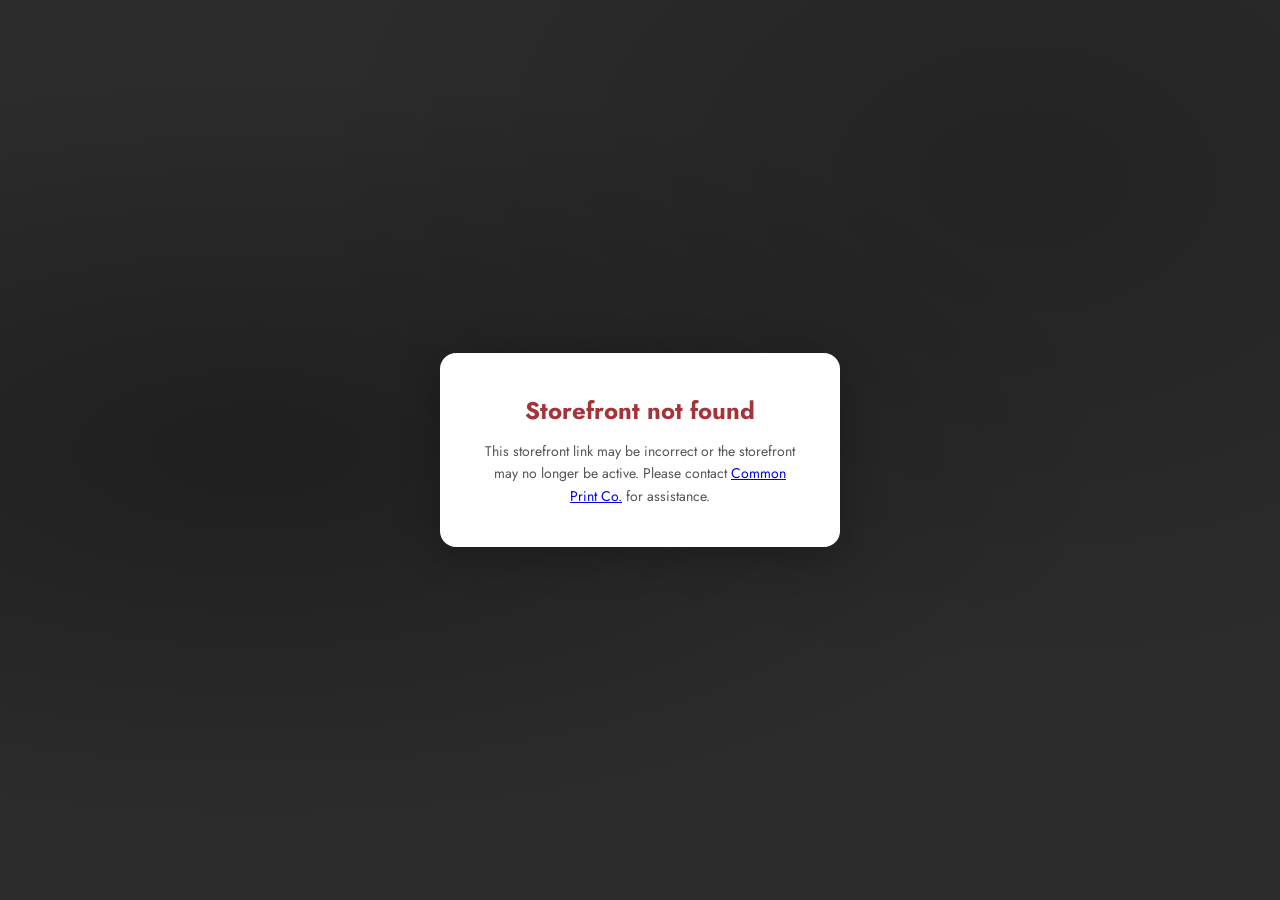
==== commit c67ed4f0: "Add files via upload" ====
--- a/store/index.html
+++ b/store/index.html
@@ -3,30 +3,29 @@
 <head>
   <meta charset="UTF-8">
   <meta name="viewport" content="width=device-width, initial-scale=1.0">
-  <title>Passionists of Holy Cross Province — Branded Merchandise</title>
+  <title>Branded Merchandise Store</title>
   <link rel="preconnect" href="https://fonts.googleapis.com">
   <link href="https://fonts.googleapis.com/css2?family=Jost:ital,wght@0,300;0,400;0,500;0,600;0,700;1,300&display=swap" rel="stylesheet">
   <style>
+    /* ── NEUTRAL DEFAULTS — overridden by storefront brand colors ── */
     :root {
-      --primary:      #5C1D21;
-      --primary-dark: #3d1216;
-      --primary-mid:  #7B272C;
-      --gold:         #A07400;
-      --gold-light:   #F2E2BE;
+      --primary:      #3a3a3a;
+      --primary-dark: #1a1a1a;
+      --page-bg:      #2c2c2c;
+      --accent:       #888888;
+      --font:         'Jost', Georgia, serif;
+      --radius:       10px;
+      --shadow:       0 8px 40px rgba(0,0,0,0.25);
       --ink:          #2D2926;
       --gray:         #575451;
       --mid-gray:     #888780;
       --border:       #E8DEC8;
-      --bg:           #F7EED8;
       --card:         #FFFFFF;
-      --pale:         #FBF9ED;
-      --navy:         #002B46;
+      --pale:         #F8F8F8;
       --red:          #A4343A;
-      --radius:       10px;
-      --font:         'Jost', Georgia, serif;
-    }
-
-    *, *::before, *::after { box-sizing: border-box; margin: 0; padding: 0; }
+    }
+
+    *, *::before, *::after { box-sizing:border-box; margin:0; padding:0; }
 
     body {
       font-family: var(--font);
@@ -35,298 +34,203 @@
       align-items: center;
       justify-content: center;
       padding: 24px 16px;
-      background-color: var(--navy);
+      background-color: var(--page-bg);
       background-image:
-        radial-gradient(ellipse at 20% 50%, rgba(92,29,33,0.6) 0%, transparent 60%),
-        radial-gradient(ellipse at 80% 20%, rgba(0,43,70,0.8) 0%, transparent 50%),
-        radial-gradient(ellipse at 60% 80%, rgba(92,29,33,0.3) 0%, transparent 40%);
-    }
-
-    /* ── CARD ── */
-    .card {
-      background: var(--card);
-      border-radius: 16px;
-      width: 100%;
-      max-width: 420px;
-      box-shadow: 0 24px 60px rgba(0,0,0,0.4), 0 2px 0 rgba(255,255,255,0.05);
-    }
-
-    /* ── HEADER BAND ── */
+        radial-gradient(ellipse at 20% 50%, rgba(0,0,0,0.3) 0%, transparent 60%),
+        radial-gradient(ellipse at 80% 20%, rgba(0,0,0,0.2) 0%, transparent 50%);
+      transition: background-color .3s;
+    }
+
+    /* ── LOADING ── */
+    #loading-screen {
+      display:flex; flex-direction:column;
+      align-items:center; gap:16px;
+      color:rgba(255,255,255,0.7); font-size:14px;
+    }
+    .spinner {
+      width:36px; height:36px;
+      border:3px solid rgba(255,255,255,0.2);
+      border-top-color:rgba(255,255,255,0.8);
+      border-radius:50%;
+      animation:spin .7s linear infinite;
+    }
+    @keyframes spin { to { transform:rotate(360deg); } }
+
+    /* ── ERROR ── */
+    #error-screen {
+      display:none; background:var(--card);
+      border-radius:16px; padding:40px;
+      max-width:400px; text-align:center;
+      box-shadow:var(--shadow);
+    }
+    #error-screen h2 { color:var(--red); margin-bottom:12px; font-family:var(--font); }
+    #error-screen p  { color:var(--gray); font-size:14px; line-height:1.6; }
+
+    /* ── MAIN CARD ── */
+    #main-card { display:none; width:100%; max-width:420px; }
+    .card { background:var(--card); border-radius:16px; box-shadow:var(--shadow); }
+
+    /* ── HEADER ── */
     .card-header {
-      background: var(--primary);
-      padding: 28px 32px 24px;
-      text-align: center;
-      position: relative;
+      background:var(--primary);
+      padding:28px 32px 24px;
+      text-align:center; position:relative;
     }
     .card-header::after {
-      content: '';
-      position: absolute;
-      bottom: -1px;
-      left: 0;
-      right: 0;
-      height: 2px;
-      background: linear-gradient(90deg, transparent, var(--gold), transparent);
+      content:''; position:absolute;
+      bottom:-1px; left:0; right:0; height:2px;
+      background:linear-gradient(90deg,transparent,var(--accent),transparent);
     }
     .logo-wrap {
-      width: 90px;
-      height: 90px;
-      margin: 0 auto 14px;
-      background: #ffffff;
-      border-radius: 50%;
-      display: flex;
-      align-items: center;
-      justify-content: center;
-      border: 3px solid rgba(255,255,255,0.3);
-      box-shadow: 0 2px 16px rgba(0,0,0,0.3);
-      overflow: hidden;
-      padding: 6px;
-    }
-    .logo-wrap img {
-      width: 100%;
-      height: 100%;
-      object-fit: contain;
-    }
-    .card-header-label {
-      font-size: 10px;
-      font-weight: 600;
-      letter-spacing: .12em;
-      text-transform: uppercase;
-      color: rgba(255,255,255,0.55);
-      margin-bottom: 4px;
-    }
-    .card-header-title {
-      font-size: 17px;
-      font-weight: 600;
-      color: #fff;
-      line-height: 1.3;
-    }
-    .card-header-sub {
-      font-size: 12px;
-      color: rgba(255,255,255,0.5);
-      margin-top: 4px;
-      font-style: italic;
-    }
+      width:90px; height:90px; margin:0 auto 14px;
+      background:#fff; border-radius:50%;
+      display:flex; align-items:center; justify-content:center;
+      border:3px solid rgba(255,255,255,0.3);
+      box-shadow:0 2px 16px rgba(0,0,0,0.3);
+      overflow:hidden; padding:6px;
+    }
+    .logo-wrap img { width:100%; height:100%; object-fit:contain; }
+    .logo-placeholder { font-size:40px; }
+    .header-label {
+      font-size:10px; font-weight:600;
+      letter-spacing:.12em; text-transform:uppercase;
+      color:rgba(255,255,255,0.55); margin-bottom:4px;
+    }
+    .header-title { font-size:17px; font-weight:600; color:#fff; line-height:1.3; }
+    .header-sub   { font-size:12px; color:rgba(255,255,255,0.5); margin-top:4px; font-style:italic; }
 
     /* ── BODY ── */
-    .card-body { padding: 28px 32px 32px; }
+    .card-body { padding:28px 32px 32px; }
 
     /* ── TABS ── */
     .tabs {
-      display: flex;
-      border: 1px solid var(--border);
-      border-radius: var(--radius);
-      padding: 3px;
-      gap: 3px;
-      margin-bottom: 24px;
-      background: var(--pale);
+      display:flex; border:1px solid var(--border);
+      border-radius:var(--radius); padding:3px; gap:3px;
+      margin-bottom:24px; background:var(--pale);
     }
     .tab-btn {
-      flex: 1;
-      padding: 8px;
-      border: none;
-      background: transparent;
-      border-radius: 7px;
-      font-family: var(--font);
-      font-size: 13px;
-      font-weight: 500;
-      color: var(--mid-gray);
-      cursor: pointer;
-      transition: all .18s;
+      flex:1; padding:8px; border:none;
+      background:transparent; border-radius:7px;
+      font-family:var(--font); font-size:13px; font-weight:500;
+      color:var(--mid-gray); cursor:pointer; transition:all .18s;
     }
     .tab-btn.active {
-      background: var(--primary);
-      color: #fff;
-      box-shadow: 0 1px 4px rgba(92,29,33,0.3);
+      background:var(--primary); color:#fff;
+      box-shadow:0 1px 4px rgba(0,0,0,0.2);
     }
 
     /* ── FIELDS ── */
-    .field { margin-bottom: 14px; }
+    .field { margin-bottom:14px; }
     .field label {
-      display: block;
-      font-size: 12px;
-      font-weight: 600;
-      color: var(--gray);
-      margin-bottom: 5px;
-      letter-spacing: .02em;
-    }
-    .field input,
-    .field select {
-      width: 100%;
-      padding: 11px 14px;
-      border: 1.5px solid var(--border);
-      border-radius: var(--radius);
-      font-family: var(--font);
-      font-size: 14px;
-      color: var(--ink);
-      background: var(--pale);
-      outline: none;
-      transition: border-color .15s, background .15s;
-    }
-    .field input:focus,
-    .field select:focus {
-      border-color: var(--primary);
-      background: #fff;
-    }
+      display:block; font-size:12px; font-weight:600;
+      color:var(--gray); margin-bottom:5px; letter-spacing:.02em;
+    }
+    .field input {
+      width:100%; padding:11px 14px;
+      border:1.5px solid var(--border); border-radius:var(--radius);
+      font-family:var(--font); font-size:14px; color:var(--ink);
+      background:var(--pale); outline:none; transition:border-color .15s;
+    }
+    .field input:focus { border-color:var(--primary); background:#fff; }
 
     /* ── BUTTONS ── */
     .btn {
-      width: 100%;
-      padding: 13px;
-      border: none;
-      border-radius: var(--radius);
-      font-family: var(--font);
-      font-size: 15px;
-      font-weight: 600;
-      cursor: pointer;
-      transition: all .18s;
-      letter-spacing: .01em;
-    }
-    .btn-primary {
-      background: var(--primary);
-      color: #fff;
-    }
-    .btn-primary:hover { background: var(--primary-dark); }
-    .btn-primary:disabled { opacity: .6; cursor: not-allowed; }
+      width:100%; padding:13px; border:none; border-radius:var(--radius);
+      font-family:var(--font); font-size:15px; font-weight:600;
+      cursor:pointer; transition:all .18s;
+    }
+    .btn-primary { background:var(--primary); color:#fff; }
+    .btn-primary:hover { background:var(--primary-dark); }
+    .btn-primary:disabled { opacity:.6; cursor:not-allowed; }
     .btn-ghost {
-      background: var(--pale);
-      color: var(--gray);
-      border: 1.5px solid var(--border);
-      padding: 11px;
-      font-size: 14px;
-    }
-    .btn-ghost:hover { background: var(--gold-light); color: var(--ink); }
-
-    /* ── ERROR ── */
+      background:var(--pale); color:var(--gray);
+      border:1.5px solid var(--border); padding:11px; font-size:14px;
+    }
+    .btn-ghost:hover { background:#eee; color:var(--ink); }
+
+    /* ── ERRORS ── */
     .err {
-      font-size: 13px;
-      color: var(--red);
-      background: #FDF0F0;
-      border: 1px solid #F5C6C6;
-      border-radius: var(--radius);
-      padding: 10px 13px;
-      margin-bottom: 12px;
-      display: none;
-      line-height: 1.5;
-    }
-    .err.show { display: block; }
+      font-size:13px; color:var(--red);
+      background:#FDF0F0; border:1px solid #F5C6C6;
+      border-radius:var(--radius); padding:10px 13px;
+      margin-bottom:12px; display:none; line-height:1.5;
+    }
+    .err.show { display:block; }
 
     /* ── STEP DOTS ── */
-    .step-dots {
-      display: flex;
-      justify-content: center;
-      gap: 7px;
-      margin-bottom: 20px;
-    }
-    .dot {
-      width: 7px; height: 7px;
-      border-radius: 50%;
-      background: var(--border);
-      transition: background .2s, transform .2s;
-    }
-    .dot.active { background: var(--primary); transform: scale(1.2); }
-    .dot.done   { background: var(--gold); }
+    .step-dots { display:flex; justify-content:center; gap:7px; margin-bottom:20px; }
+    .dot { width:7px; height:7px; border-radius:50%; background:var(--border); transition:all .2s; }
+    .dot.active { background:var(--primary); transform:scale(1.2); }
+    .dot.done   { background:var(--accent); }
 
     /* ── STEPS ── */
-    .step { display: none; }
-    .step.active { display: block; }
-    .step-hint {
-      font-size: 13px;
-      color: var(--mid-gray);
-      text-align: center;
-      margin-bottom: 18px;
-      line-height: 1.6;
-    }
-
-    /* ── LOCATION SEARCH ── */
-    .location-wrap { position: relative; }
-    .location-dropdown {
-      position: absolute;
-      top: calc(100% + 4px);
-      left: 0; right: 0;
-      background: #fff;
-      border: 1.5px solid var(--primary);
-      border-radius: var(--radius);
-      box-shadow: 0 8px 24px rgba(0,0,0,0.12);
-      max-height: 210px;
-      overflow-y: auto;
-      z-index: 50;
-      display: none;
-    }
-    .location-dropdown.open { display: block; }
-    .loc-option {
-      padding: 11px 14px;
-      font-size: 13px;
-      color: var(--ink);
-      cursor: pointer;
-      border-bottom: 1px solid var(--border);
-      transition: background .1s;
-      line-height: 1.4;
-    }
-    .loc-option:last-child { border-bottom: none; }
-    .loc-option:hover,
-    .loc-option.selected { background: #FDF5F5; color: var(--primary); font-weight: 500; }
-
-    /* ── NAV BETWEEN STEPS ── */
-    .step-nav { display: flex; gap: 10px; margin-top: 6px; }
-    .step-nav .btn { flex: 1; }
-    .step-nav .btn-ghost { flex: 0 0 90px; }
-
-    /* ── DIVIDER ── */
-    .or-divider {
-      display: flex;
-      align-items: center;
-      gap: 12px;
-      margin: 14px 0;
-      color: var(--mid-gray);
-      font-size: 12px;
-    }
-    .or-divider::before, .or-divider::after {
-      content: '';
-      flex: 1;
-      border-top: 1px solid var(--border);
-    }
+    .step { display:none; }
+    .step.active { display:block; }
+    .step-hint { font-size:13px; color:var(--mid-gray); text-align:center; margin-bottom:18px; line-height:1.6; }
+
+    /* ── LOCATION DROPDOWN ── */
+    .loc-wrap { position:relative; }
+    .loc-dropdown {
+      position:absolute; top:calc(100% + 4px); left:0; right:0;
+      background:#fff; border:1.5px solid var(--primary);
+      border-radius:var(--radius);
+      box-shadow:0 8px 24px rgba(0,0,0,0.12);
+      max-height:210px; overflow-y:auto; z-index:999; display:none;
+    }
+    .loc-dropdown.open { display:block; }
+    .loc-opt {
+      padding:11px 14px; font-size:13px; color:var(--ink);
+      cursor:pointer; border-bottom:1px solid var(--border);
+      transition:background .1s; line-height:1.4;
+    }
+    .loc-opt:last-child { border-bottom:none; }
+    .loc-opt:hover { background:#f5f5f5; color:var(--primary); font-weight:500; }
+
+    /* ── STEP NAV ── */
+    .step-nav { display:flex; gap:10px; margin-top:6px; }
+    .step-nav .btn { flex:1; }
+    .step-nav .btn-ghost { flex:0 0 90px; }
 
     /* ── POWERED BY ── */
-    .powered {
-      text-align: center;
-      margin-top: 18px;
-      font-size: 11px;
-      color: rgba(255,255,255,0.3);
-    }
-    .powered a { color: rgba(255,255,255,0.45); text-decoration: none; }
-    .powered a:hover { color: rgba(255,255,255,0.7); }
-
-    @media (max-width: 480px) {
-      .card-body { padding: 22px 20px 28px; }
-      .card-header { padding: 24px 20px 20px; }
+    .powered { text-align:center; margin-top:18px; font-size:11px; color:rgba(255,255,255,0.3); }
+    .powered a { color:rgba(255,255,255,0.45); text-decoration:none; }
+    .powered a:hover { color:rgba(255,255,255,0.7); }
+
+    @media (max-width:480px) {
+      .card-body  { padding:22px 20px 28px; }
+      .card-header{ padding:24px 20px 20px; }
     }
   </style>
 </head>
 <body>
 
-  <div style="width:100%;max-width:420px">
+  <div id="loading-screen">
+    <div class="spinner"></div>
+    <div>Loading…</div>
+  </div>
+
+  <div id="error-screen">
+    <h2>Storefront not found</h2>
+    <p>This storefront link may be incorrect or the storefront may no longer be active. Please contact <a href="mailto:hello@commonprintco.com">Common Print Co.</a> for assistance.</p>
+  </div>
+
+  <div id="main-card">
     <div class="card">
-
-      <!-- Header -->
       <div class="card-header">
-        <div class="logo-wrap">
-          <img src="assets/passionist-sign.png" alt="Passionist crest">
+        <div class="logo-wrap" id="logo-wrap">
+          <span class="logo-placeholder">🏪</span>
         </div>
-        <div class="card-header-label">Branded Merchandise</div>
-        <div class="card-header-title">Passionists of Holy Cross Province</div>
-        <div class="card-header-sub">Location Ordering Portal</div>
+        <div class="header-label">Branded Merchandise</div>
+        <div class="header-title" id="header-title">Store</div>
+        <div class="header-sub">Location Ordering Portal</div>
       </div>
-
-      <!-- Body -->
       <div class="card-body">
-
-        <!-- Tabs -->
         <div class="tabs">
           <button class="tab-btn active" id="tab-signin"   onclick="switchTab('signin')">Sign in</button>
           <button class="tab-btn"        id="tab-register" onclick="switchTab('register')">Register</button>
         </div>
 
-        <!-- ── SIGN IN ── -->
+        <!-- Sign In -->
         <div id="panel-signin">
           <div class="field">
             <label>Email address</label>
@@ -338,32 +242,28 @@
           </div>
           <div class="err" id="si-error"></div>
           <button class="btn btn-primary" id="si-btn" onclick="doSignIn()">Sign in</button>
-
         </div>
 
-        <!-- ── REGISTER ── -->
+        <!-- Register -->
         <div id="panel-register" style="display:none">
-
           <div class="step-dots">
             <div class="dot active" id="dot-1"></div>
             <div class="dot"        id="dot-2"></div>
             <div class="dot"        id="dot-3"></div>
           </div>
 
-          <!-- Step 1: Access code -->
           <div class="step active" id="step-1">
             <p class="step-hint">Enter the access code provided by your organization.</p>
             <div class="field">
               <label>Access code</label>
               <input type="text" id="reg-code" placeholder="Enter access code"
                 style="text-transform:uppercase;letter-spacing:.12em;font-weight:600;font-size:15px;text-align:center"
-                oninput="this.value=this.value.toUpperCase().trim()">
+                oninput="this.value=this.value.toUpperCase().replace(/\s/g,'')">
             </div>
             <div class="err" id="code-error"></div>
             <button class="btn btn-primary" id="code-btn" onclick="validateCode()">Continue →</button>
           </div>
 
-          <!-- Step 2: Name + Location -->
           <div class="step" id="step-2">
             <p class="step-hint">Who are you and which location are you ordering for?</p>
             <div class="field">
@@ -372,15 +272,11 @@
             </div>
             <div class="field">
               <label>Your location</label>
-              <div class="location-wrap">
+              <div class="loc-wrap">
                 <input type="text" id="reg-loc-input" placeholder="Type to search…"
-                  oninput="filterLocs(this.value)"
-                  onfocus="openLocs()"
-                  autocomplete="off">
-                <div class="location-dropdown" id="loc-dropdown"></div>
+                  oninput="filterLocs(this.value)" onfocus="openLocs()" autocomplete="off">
+                <div class="loc-dropdown" id="loc-dropdown"></div>
               </div>
-              <input type="hidden" id="reg-loc-id">
-              <input type="hidden" id="reg-loc-name">
             </div>
             <div class="err" id="step2-error"></div>
             <div class="step-nav">
@@ -389,7 +285,6 @@
             </div>
           </div>
 
-          <!-- Step 3: Credentials -->
           <div class="step" id="step-3">
             <p class="step-hint">Create your login credentials.</p>
             <div class="field">
@@ -410,174 +305,216 @@
               <button class="btn btn-primary" id="reg-btn" onclick="doRegister()">Create account</button>
             </div>
           </div>
-
-        </div><!-- /panel-register -->
-
-      </div><!-- /card-body -->
-    </div><!-- /card -->
-
+        </div>
+      </div>
+    </div>
     <div class="powered">Powered by <a href="https://commonprintco.com" target="_blank">Common Print Co.</a></div>
   </div>
 
 <script type="module">
-  import { VERSION } from '../../shared/version.js';
-
-  const STOREFRONT_ID = 'passionist-holy-cross';
-
-  const LOCATIONS = [
-    { id: 'christ-the-king', name: 'Christ the King Passionist Retreat Center (Citrus Heights, CA)' },
-    { id: 'holy-name',       name: 'Holy Name Passionist Retreat Center (Houston, TX)' },
-    { id: 'mater-dolorosa',  name: 'Mater Dolorosa Passionist Retreat Center (Sierra Madre, CA)' },
-    { id: 'st-paul-cross',   name: 'St. Paul of the Cross Passionist Retreat & Conference Center (Detroit, MI)' },
-    { id: 'other',           name: 'Other / Not listed' },
-  ];
-
-  let currentStep     = 1;
-  let validatedCode   = null;
-  let selectedLoc     = null;
-
-  // ── TAB SWITCHING — defined immediately so tab clicks work during init ──
+  import { VERSION } from '../shared/version.js';
+
+  const WORKER_URL = 'https://storefront-api.matt-zmud.workers.dev';
+  const FS_BASE    = 'https://firestore.googleapis.com/v1/projects/common-print-portal/databases/(default)/documents';
+
+  let storefrontId  = null;
+  let storefront    = null;
+  let locations     = [];
+  let currentStep   = 1;
+  let validatedCode = null;
+  let selectedLoc   = null;
+  let auth          = null;
+
+  // ── FF HELPER ─────────────────────────────────────────────────────────
+  function ff(fields = {}) {
+    return Object.fromEntries(Object.entries(fields).map(([k, v]) => {
+      if (v.stringValue  !== undefined) return [k, v.stringValue];
+      if (v.integerValue !== undefined) return [k, parseInt(v.integerValue)];
+      if (v.doubleValue  !== undefined) return [k, v.doubleValue];
+      if (v.booleanValue !== undefined) return [k, v.booleanValue];
+      if (v.nullValue    !== undefined) return [k, null];
+      if (v.arrayValue)  return [k, (v.arrayValue.values||[]).map(i => ff({_:i})._)];
+      if (v.mapValue)    return [k, ff(v.mapValue.fields||{})];
+      return [k, null];
+    }));
+  }
+
+  async function fsGetPublic(path) {
+    const res = await fetch(`${FS_BASE}/${path}`);
+    if (!res.ok) return null;
+    const doc = await res.json();
+    return doc.fields ? { id: doc.name.split('/').pop(), ...ff(doc.fields) } : null;
+  }
+
+  async function fsListPublic(path) {
+    const res = await fetch(`${FS_BASE}/${path}`);
+    if (!res.ok) return [];
+    const data = await res.json();
+    return (data.documents || []).map(d => ({
+      id: d.name.split('/').pop(), ...ff(d.fields)
+    }));
+  }
+
+  async function callWorker(action, data = {}) {
+    const res = await fetch(WORKER_URL, {
+      method: 'POST',
+      headers: { 'Content-Type': 'application/json' },
+      body: JSON.stringify({ action, ...data })
+    });
+    return res.json();
+  }
+
+  function authError(code) {
+    const map = {
+      'auth/invalid-credential':   'Incorrect email or password.',
+      'auth/user-not-found':       'No account found with that email.',
+      'auth/wrong-password':       'Incorrect password.',
+      'auth/email-already-in-use': 'An account with this email already exists.',
+      'auth/weak-password':        'Password must be at least 8 characters.',
+      'auth/too-many-requests':    'Too many attempts. Please try again later.',
+      'auth/invalid-email':        'Please enter a valid email address.',
+    };
+    return map[code] || 'Something went wrong. Please try again.';
+  }
+
+  function applyBranding(sf) {
+    const brand = sf.brand || {};
+    const root  = document.documentElement.style;
+    if (brand.primary)        root.setProperty('--primary',      brand.primary);
+    if (brand['primary-dark'])root.setProperty('--primary-dark', brand['primary-dark']);
+    if (brand.bg)             root.setProperty('--page-bg',      brand.bg);
+    if (brand.accent)         root.setProperty('--accent',       brand.accent);
+  }
+
+  // ── ALL HANDLERS DEFINED BEFORE AWAITS ───────────────────────────────
   window.switchTab = (tab) => {
-    document.getElementById('panel-signin').style.display   = tab === 'signin'   ? 'block' : 'none';
-    document.getElementById('panel-register').style.display = tab === 'register' ? 'block' : 'none';
-    document.getElementById('tab-signin').classList.toggle('active',   tab === 'signin');
-    document.getElementById('tab-register').classList.toggle('active', tab === 'register');
+    document.getElementById('panel-signin').style.display   = tab==='signin'   ? 'block' : 'none';
+    document.getElementById('panel-register').style.display = tab==='register' ? 'block' : 'none';
+    document.getElementById('tab-signin').classList.toggle('active',   tab==='signin');
+    document.getElementById('tab-register').classList.toggle('active', tab==='register');
     document.querySelectorAll('.err').forEach(e => e.classList.remove('show'));
   };
 
-  // ── SIGN IN ────────────────────────────────────────────────────────────
-  window.doSignIn = async () => {
-    const email = document.getElementById('si-email').value.trim();
-    const pw    = document.getElementById('si-password').value;
-    const err   = document.getElementById('si-error');
-    const btn   = document.getElementById('si-btn');
-    err.classList.remove('show');
-
-    if (!email || !pw) {
-      err.textContent = 'Please enter your email and password.';
-      err.classList.add('show'); return;
-    }
-    btn.disabled = true; btn.textContent = 'Signing in…';
-    try {
-      const cred = await signIn(email, pw);
-      callWorker('update_last_login', { uid: cred.user.uid }).catch(() => {});
-      window.location.href = 'catalog.html';
-    } catch(e) {
-      err.textContent = authError(e.code);
-      err.classList.add('show');
-      btn.disabled = false; btn.textContent = 'Sign in';
-    }
-  };
-
-  // ── STEP NAV ───────────────────────────────────────────────────────────
   window.goStep = (n) => {
-    document.querySelectorAll('.step').forEach((el, i) => el.classList.toggle('active', i+1 === n));
-    document.querySelectorAll('.dot').forEach((d, i) => {
-      d.classList.toggle('active', i+1 === n);
-      d.classList.toggle('done',   i+1 < n);
+    document.querySelectorAll('.step').forEach((el,i) => el.classList.toggle('active', i+1===n));
+    document.querySelectorAll('.dot').forEach((d,i) => {
+      d.classList.toggle('active', i+1===n);
+      d.classList.toggle('done',   i+1<n);
     });
     document.querySelectorAll('.err').forEach(e => e.classList.remove('show'));
     currentStep = n;
   };
 
-  // ── STEP 1: ACCESS CODE ────────────────────────────────────────────────
+  window.filterLocs = (q) => {
+    const list = q.trim()
+      ? locations.filter(l => l.name.toLowerCase().includes(q.toLowerCase()))
+      : locations;
+    renderLocs(list);
+    document.getElementById('loc-dropdown').classList.add('open');
+  };
+
+  window.openLocs = () => filterLocs(document.getElementById('reg-loc-input').value);
+
+  window.pickLoc = (id, name) => {
+    selectedLoc = { id, name };
+    document.getElementById('reg-loc-input').value = name;
+    document.getElementById('loc-dropdown').classList.remove('open');
+  };
+
+  function renderLocs(list) {
+    document.getElementById('loc-dropdown').innerHTML = list.length===0
+      ? '<div class="loc-opt" style="color:var(--mid-gray)">No locations found</div>'
+      : list.map(l => `
+          <div class="loc-opt" onclick="pickLoc('${l.id}','${l.name.replace(/'/g,"\\'")}')">
+            ${l.name}
+          </div>`).join('');
+  }
+
+  document.addEventListener('click', e => {
+    if (!e.target.closest('.loc-wrap'))
+      document.getElementById('loc-dropdown').classList.remove('open');
+  });
+
   window.validateCode = async () => {
-    const code = document.getElementById('reg-code').value.trim().toUpperCase();
-    const err  = document.getElementById('code-error');
-    const btn  = document.getElementById('code-btn');
-    err.classList.remove('show');
-    if (!code) { err.textContent = 'Please enter your access code.'; err.classList.add('show'); return; }
-    btn.disabled = true; btn.textContent = 'Checking…';
+    const code  = document.getElementById('reg-code').value.trim().toUpperCase();
+    const errEl = document.getElementById('code-error');
+    const btn   = document.getElementById('code-btn');
+    errEl.classList.remove('show');
+    if (!code) { errEl.textContent='Please enter your access code.'; errEl.classList.add('show'); return; }
+    btn.disabled=true; btn.textContent='Checking…';
     try {
-      const res = await callWorker('validate_code', { code, storefrontId: STOREFRONT_ID });
+      const res = await callWorker('validate_code', { code, storefrontId });
       if (!res.valid) {
-        err.textContent = res.error || 'Invalid access code. Please check with your organization.';
-        err.classList.add('show');
+        errEl.textContent = res.error || 'Invalid access code. Please check with your organization.';
+        errEl.classList.add('show');
       } else {
         validatedCode = { codeId: res.codeId, codeLabel: res.codeLabel };
         goStep(2);
       }
+    } catch { errEl.textContent='Unable to verify. Please try again.'; errEl.classList.add('show'); }
+    btn.disabled=false; btn.textContent='Continue →';
+  };
+
+  window.validateStep2 = () => {
+    const name  = document.getElementById('reg-name').value.trim();
+    const errEl = document.getElementById('step2-error');
+    errEl.classList.remove('show');
+    if (!name)        { errEl.textContent='Please enter your name.';      errEl.classList.add('show'); return; }
+    if (!selectedLoc) { errEl.textContent='Please select your location.'; errEl.classList.add('show'); return; }
+    goStep(3);
+  };
+
+  window.doSignIn = async () => {
+    const email = document.getElementById('si-email').value.trim();
+    const pw    = document.getElementById('si-password').value;
+    const errEl = document.getElementById('si-error');
+    const btn   = document.getElementById('si-btn');
+    errEl.classList.remove('show');
+    if (!email||!pw) { errEl.textContent='Please enter your email and password.'; errEl.classList.add('show'); return; }
+    btn.disabled=true; btn.textContent='Signing in…';
+    try {
+      const { signInWithEmailAndPassword } = await import('https://www.gstatic.com/firebasejs/10.12.0/firebase-auth.js');
+      const cred = await signInWithEmailAndPassword(auth, email, pw);
+      callWorker('update_last_login', { uid: cred.user.uid }).catch(()=>{});
+      window.location.href = `catalog.html?s=${storefrontId}`;
     } catch(e) {
-      err.textContent = 'Unable to verify. Please try again.';
-      err.classList.add('show');
-    }
-    btn.disabled = false; btn.textContent = 'Continue →';
-  };
-
-  // ── LOCATION DROPDOWN ──────────────────────────────────────────────────
-  window.filterLocs = (q) => {
-    const list = q.trim() ? LOCATIONS.filter(l => l.name.toLowerCase().includes(q.toLowerCase())) : LOCATIONS;
-    renderLocs(list);
-    document.getElementById('loc-dropdown').classList.add('open');
-  };
-  window.openLocs = () => { filterLocs(document.getElementById('reg-loc-input').value); };
-
-  function renderLocs(list) {
-    document.getElementById('loc-dropdown').innerHTML = list.length === 0
-      ? '<div class="loc-option" style="color:var(--mid-gray)">No locations found</div>'
-      : list.map(l => `
-          <div class="loc-option ${selectedLoc?.id === l.id ? 'selected' : ''}"
-            onclick="pickLoc('${l.id}','${l.name.replace(/'/g,"\\'")}')">${l.name}</div>`
-        ).join('');
-  }
-
-  window.pickLoc = (id, name) => {
-    selectedLoc = { id, name };
-    document.getElementById('reg-loc-input').value = name;
-    document.getElementById('reg-loc-id').value    = id;
-    document.getElementById('reg-loc-name').value  = name;
-    document.getElementById('loc-dropdown').classList.remove('open');
-  };
-
-  document.addEventListener('click', e => {
-    if (!e.target.closest('.location-wrap'))
-      document.getElementById('loc-dropdown').classList.remove('open');
-  });
-
-  // ── STEP 2: NAME + LOCATION ────────────────────────────────────────────
-  window.validateStep2 = () => {
-    const name = document.getElementById('reg-name').value.trim();
-    const err  = document.getElementById('step2-error');
-    err.classList.remove('show');
-    if (!name)        { err.textContent = 'Please enter your name.';             err.classList.add('show'); return; }
-    if (!selectedLoc) { err.textContent = 'Please select your location.'; err.classList.add('show'); return; }
-    goStep(3);
-  };
-
-  // ── STEP 3: CREATE ACCOUNT ─────────────────────────────────────────────
+      errEl.textContent = authError(e.code);
+      errEl.classList.add('show');
+      btn.disabled=false; btn.textContent='Sign in';
+    }
+  };
+
   window.doRegister = async () => {
     const name    = document.getElementById('reg-name').value.trim();
     const email   = document.getElementById('reg-email').value.trim();
     const pw      = document.getElementById('reg-pw').value;
     const confirm = document.getElementById('reg-confirm').value;
-    const err     = document.getElementById('step3-error');
+    const errEl   = document.getElementById('step3-error');
     const btn     = document.getElementById('reg-btn');
-    err.classList.remove('show');
-
-    if (!email)       { err.textContent = 'Please enter your email address.';      err.classList.add('show'); return; }
-    if (pw.length<8)  { err.textContent = 'Password must be at least 8 characters.'; err.classList.add('show'); return; }
-    if (pw !== confirm){ err.textContent = "Passwords don't match.";               err.classList.add('show'); return; }
-
-    btn.disabled = true; btn.textContent = 'Creating account…';
+    errEl.classList.remove('show');
+    if (!email)        { errEl.textContent='Please enter your email address.';        errEl.classList.add('show'); return; }
+    if (pw.length < 8) { errEl.textContent='Password must be at least 8 characters.'; errEl.classList.add('show'); return; }
+    if (pw !== confirm){ errEl.textContent="Passwords don't match.";                   errEl.classList.add('show'); return; }
+    btn.disabled=true; btn.textContent='Creating account…';
     try {
-      const cred = await register(email, pw);
+      const { createUserWithEmailAndPassword } = await import('https://www.gstatic.com/firebasejs/10.12.0/firebase-auth.js');
+      const cred = await createUserWithEmailAndPassword(auth, email, pw);
       await callWorker('register_storefront_user', {
         uid: cred.user.uid, email, name,
         locationId:      selectedLoc.id,
         locationName:    selectedLoc.name,
-        storefrontId:    STOREFRONT_ID,
+        storefrontId,
         accessCodeId:    validatedCode.codeId,
         accessCodeLabel: validatedCode.codeLabel,
       });
-      window.location.href = 'catalog.html';
+      window.location.href = `catalog.html?s=${storefrontId}`;
     } catch(e) {
-      err.textContent = authError(e.code) || 'Registration failed. Please try again.';
-      err.classList.add('show');
-      btn.disabled = false; btn.textContent = 'Create account';
-    }
-  };
-
-  // ── ENTER KEY ──────────────────────────────────────────────────────────
+      errEl.textContent = authError(e.code) || 'Registration failed. Please try again.';
+      errEl.classList.add('show');
+      btn.disabled=false; btn.textContent='Create account';
+    }
+  };
+
   document.addEventListener('keydown', e => {
     if (e.key !== 'Enter') return;
     const signinVisible = document.getElementById('panel-signin').style.display !== 'none';
@@ -587,15 +524,58 @@
     else if (currentStep===3) doRegister();
   });
 
-  // ── INIT — after all handlers defined so buttons work during load ───────
-  const { initAuth, signIn, register, redirectIfAuthed, authError } =
-    await import(`../../shared/auth.js?v=${VERSION}`);
-  const { WORKER_URL, callWorker } =
-    await import(`../../shared/utils.js?v=${VERSION}`);
-
-  await initAuth(WORKER_URL);
-  await redirectIfAuthed('catalog.html');
+  // ── INIT ─────────────────────────────────────────────────────────────
+  try {
+    const params = new URLSearchParams(window.location.search);
+    storefrontId = params.get('s');
+    if (!storefrontId) throw new Error('No storefront specified');
+
+    // Load storefront (public read)
+    storefront = await fsGetPublic(`storefronts/${storefrontId}`);
+    if (!storefront || storefront.active === false) throw new Error('Storefront not found');
+
+    // Load locations (public read)
+    const locDocs = await fsListPublic(`storefronts/${storefrontId}/locations`);
+    locations = locDocs
+      .filter(l => l.active !== false)
+      .sort((a, b) => (a.name||'').localeCompare(b.name||''));
+    locations.push({ id: 'other', name: 'Other / Not listed' });
+
+    // Init Firebase Auth
+    const config = await callWorker('get_config');
+    const { initializeApp }           = await import('https://www.gstatic.com/firebasejs/10.12.0/firebase-app.js');
+    const { getAuth, onAuthStateChanged } = await import('https://www.gstatic.com/firebasejs/10.12.0/firebase-auth.js');
+    const app = initializeApp(config, `storefront-${storefrontId}`);
+    auth = getAuth(app);
+
+    // Redirect if already logged in
+    await new Promise(resolve => {
+      const unsub = onAuthStateChanged(auth, user => {
+        unsub();
+        if (user) { window.location.href = `catalog.html?s=${storefrontId}`; }
+        else resolve();
+      });
+    });
+
+    // Apply branding
+    applyBranding(storefront);
+    document.title = storefront.name || 'Branded Merchandise';
+    document.getElementById('header-title').textContent = storefront.name || 'Branded Store';
+
+    if (storefront.logoUrl) {
+      document.getElementById('logo-wrap').innerHTML =
+        `<img src="${storefront.logoUrl}" alt="${storefront.name || 'Logo'}">`;
+    }
+
+    // Show page
+    document.getElementById('loading-screen').style.display = 'none';
+    document.getElementById('main-card').style.display      = 'block';
+
+  } catch(e) {
+    console.error('Init error:', e.message);
+    document.getElementById('loading-screen').style.display = 'none';
+    document.getElementById('error-screen').style.display   = 'block';
+  }
 </script>
-
 </body>
 </html>
